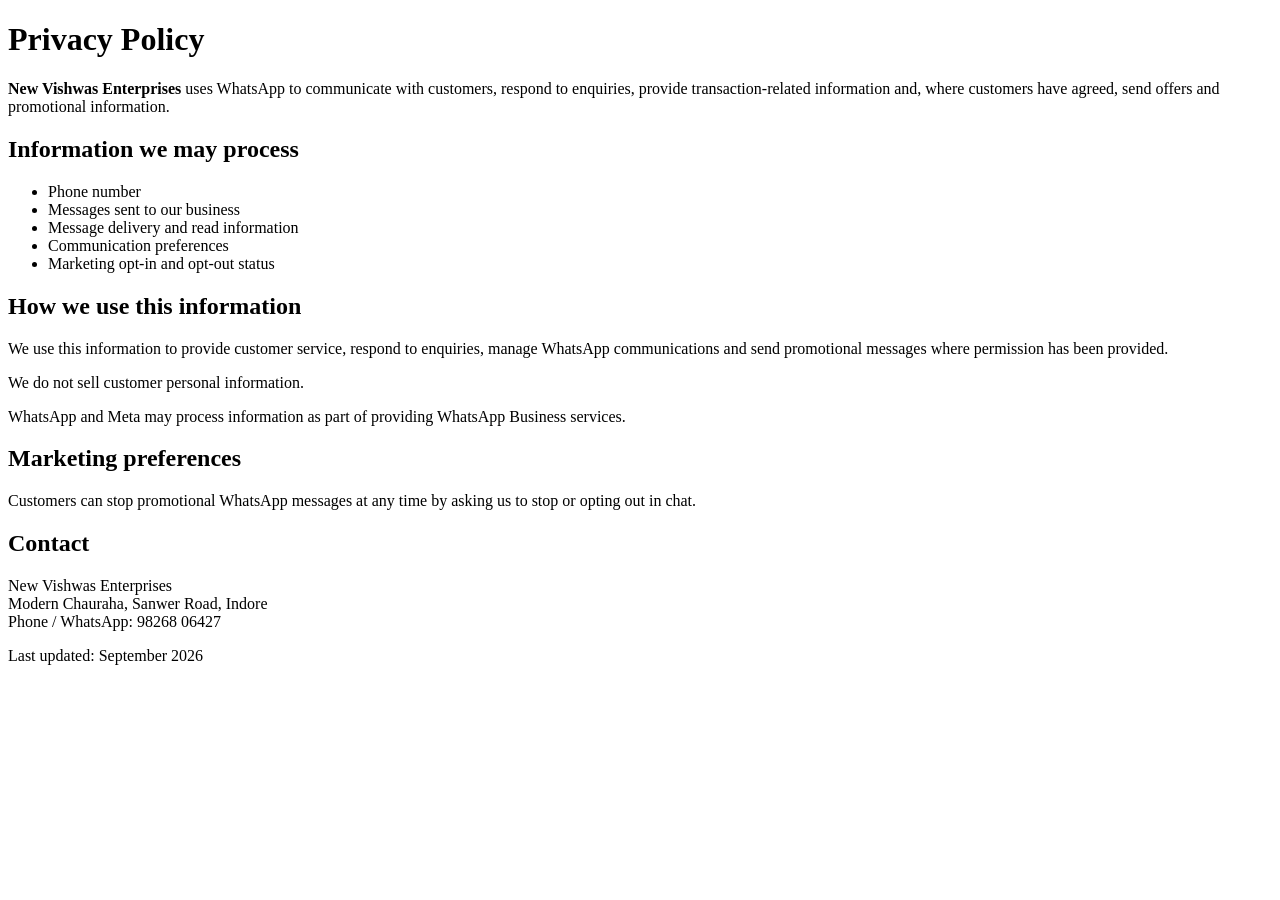
==== index.html @ e5efead8 "Add Privacy Policy page for New Vishwas Enterprises" ====
<!doctype html>
<html lang="en">
<head>
  <meta charset="utf-8">
  <meta name="viewport" content="width=device-width, initial-scale=1">
  <title>Privacy Policy - New Vishwas Enterprises</title>
</head>
<body>
  <h1>Privacy Policy</h1>

  <p><strong>New Vishwas Enterprises</strong> uses WhatsApp to communicate
  with customers, respond to enquiries, provide transaction-related
  information and, where customers have agreed, send offers and
  promotional information.</p>

  <h2>Information we may process</h2>
  <ul>
    <li>Phone number</li>
    <li>Messages sent to our business</li>
    <li>Message delivery and read information</li>
    <li>Communication preferences</li>
    <li>Marketing opt-in and opt-out status</li>
  </ul>

  <h2>How we use this information</h2>
  <p>We use this information to provide customer service, respond to
  enquiries, manage WhatsApp communications and send promotional
  messages where permission has been provided.</p>

  <p>We do not sell customer personal information.</p>

  <p>WhatsApp and Meta may process information as part of providing
  WhatsApp Business services.</p>

  <h2>Marketing preferences</h2>
  <p>Customers can stop promotional WhatsApp messages at any time by
  asking us to stop or opting out in chat.</p>

  <h2>Contact</h2>
  <p>
    New Vishwas Enterprises<br>
    Modern Chauraha, Sanwer Road, Indore<br>
    Phone / WhatsApp: 98268 06427
  </p>

  <p>Last updated: September 2026</p>
</body>
</html>
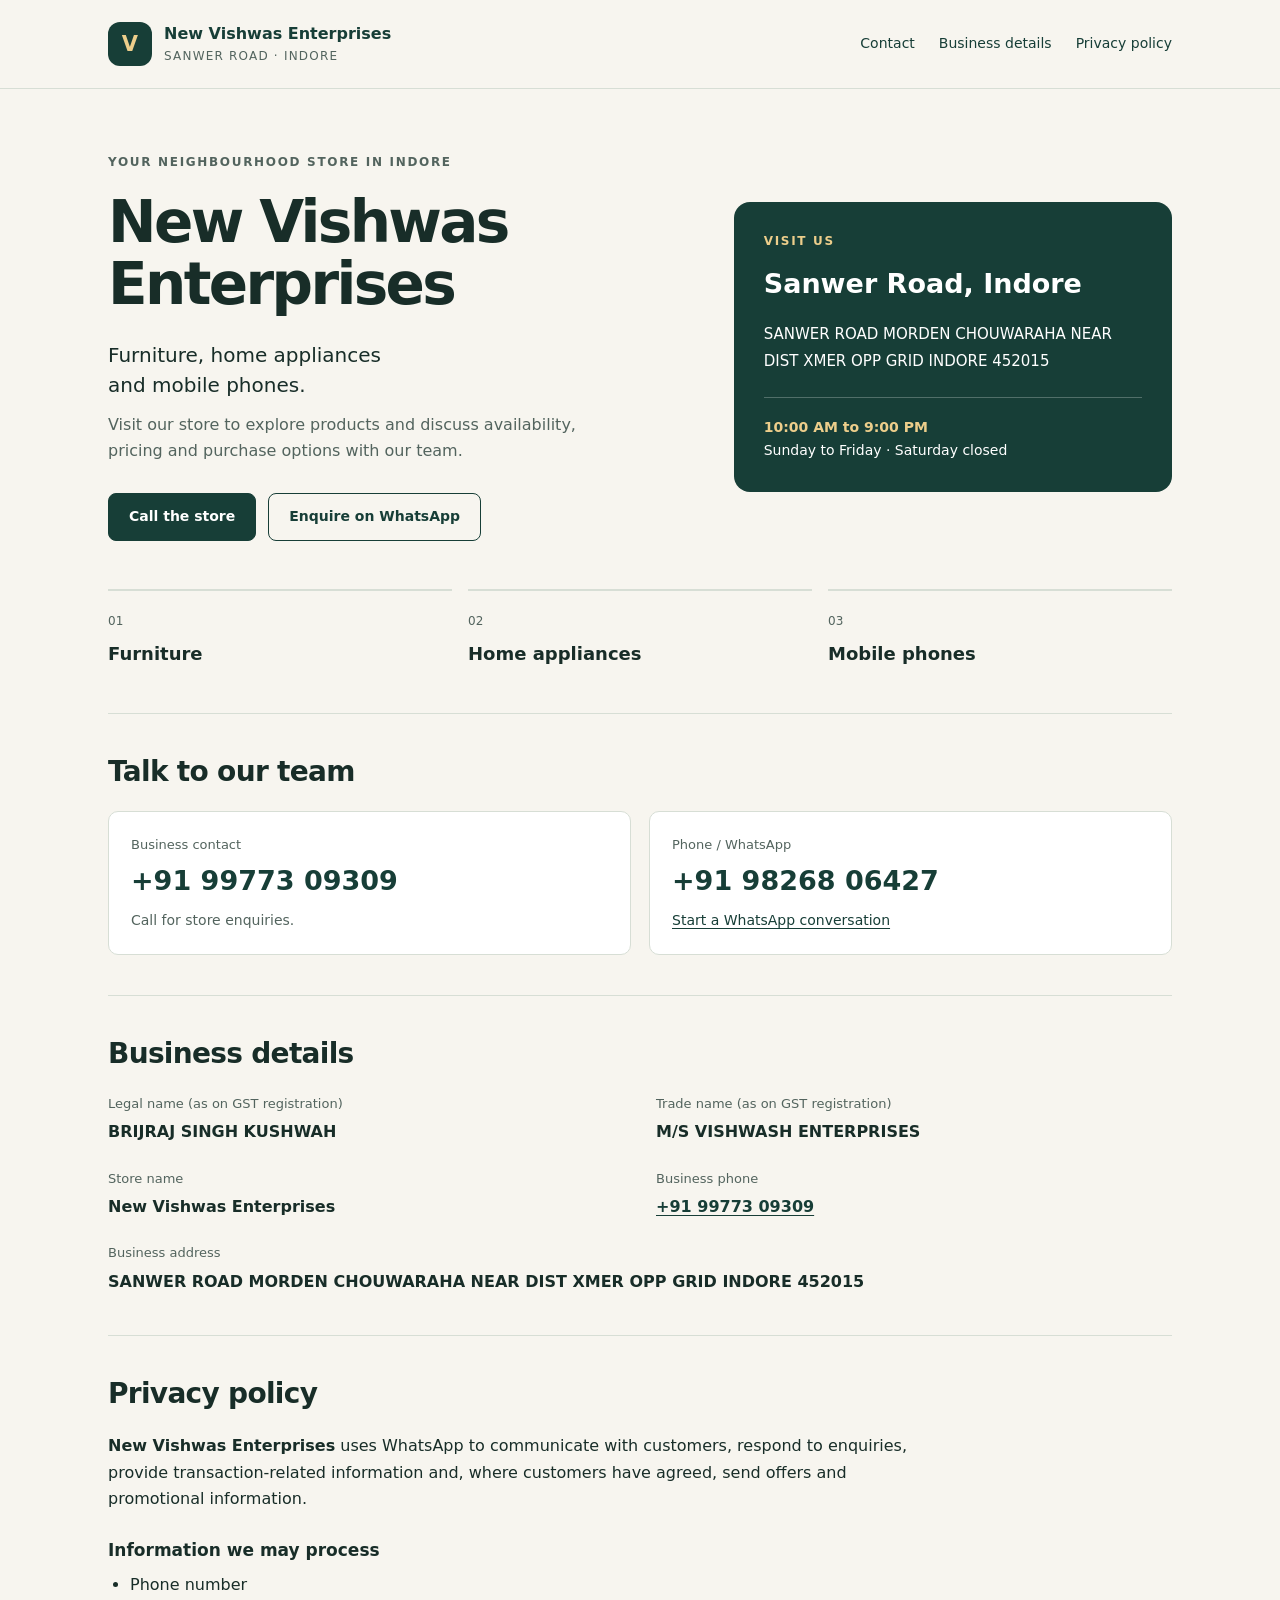
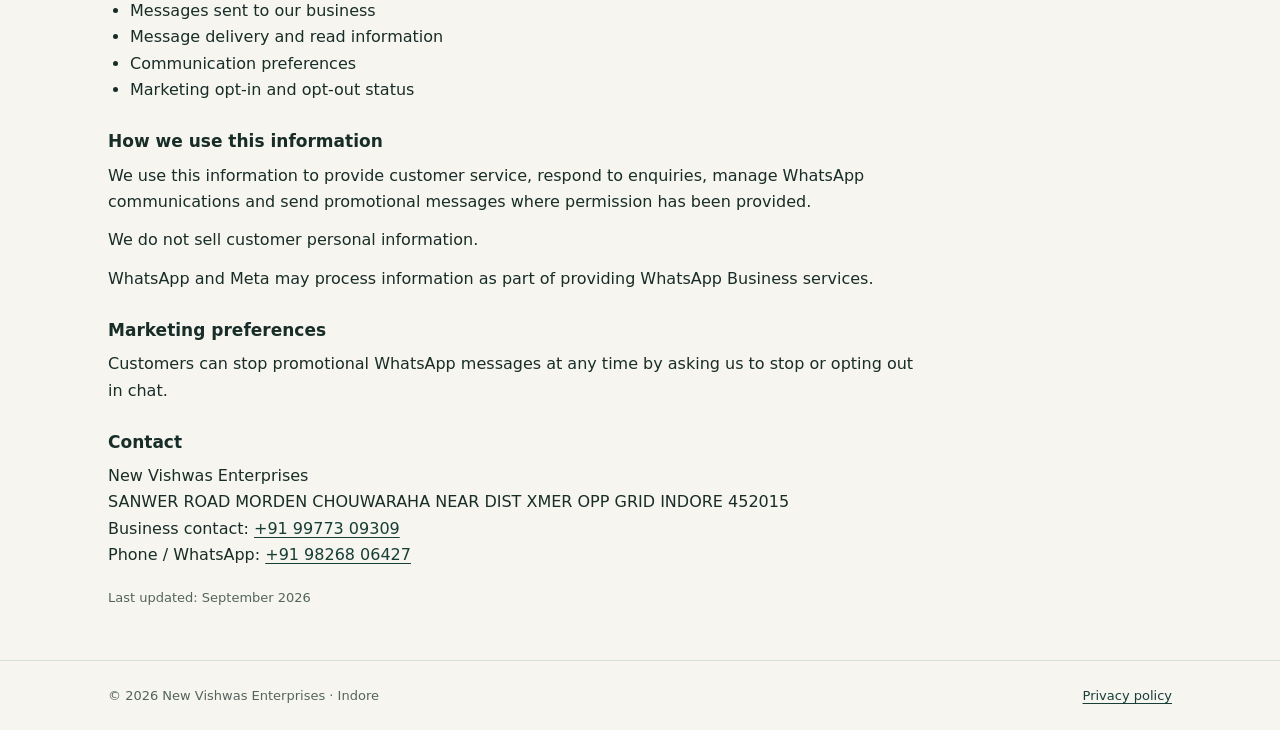
==== commit 85e88a91: "Add files via upload" ====
--- a/index.html
+++ b/index.html
@@ -3,46 +3,190 @@
 <head>
   <meta charset="utf-8">
   <meta name="viewport" content="width=device-width, initial-scale=1">
-  <title>Privacy Policy - New Vishwas Enterprises</title>
+  <meta name="description" content="New Vishwas Enterprises, Sanwer Road, Indore. Visit our store for furniture, home appliances and mobile phones. Find our business details, contact numbers and privacy policy.">
+  <meta name="theme-color" content="#173e37">
+  <title>New Vishwas Enterprises | Sanwer Road, Indore</title>
+  <link rel="canonical" href="https://yashowardhansinghtomar.github.io/vishwas-whatsapp/">
+  <style>
+    :root { color-scheme: light; --ink: #182d28; --muted: #53645e; --green: #173e37; --paper: #f7f5ef; --line: #d7ded5; --gold: #edce8b; }
+    * { box-sizing: border-box; }
+    html { scroll-padding-top: 1.5rem; }
+    body { margin: 0; background: var(--paper); color: var(--ink); font: 16px/1.65 system-ui, -apple-system, BlinkMacSystemFont, "Segoe UI", sans-serif; }
+    a { color: var(--green); text-underline-offset: .2em; }
+    a:hover { text-decoration-thickness: 2px; }
+    a:focus-visible { outline: 3px solid #a35f12; outline-offset: 5px; }
+    .wrap { max-width: 1120px; margin: auto; padding-inline: 28px; }
+    .skip { position: absolute; top: -80px; left: 16px; background: white; padding: 12px 18px; z-index: 2; }
+    .skip:focus { top: 12px; }
+    header { border-bottom: 1px solid var(--line); }
+    .header-inner { display: flex; justify-content: space-between; align-items: center; gap: 24px; padding-block: 22px; }
+    .brand { display: flex; align-items: center; gap: 12px; font-weight: 750; text-decoration: none; line-height: 1.25; }
+    .brand-mark { background: var(--green); color: var(--gold); width: 44px; height: 44px; display: grid; place-items: center; border-radius: 12px; font-size: 21px; flex-shrink: 0; }
+    .brand small { display: block; margin-top: 5px; font-weight: 450; color: var(--muted); font-size: 12px; letter-spacing: .1em; text-transform: uppercase; }
+    nav { display: flex; flex-wrap: wrap; gap: 12px 24px; font-size: 14px; }
+    nav a { text-decoration: none; }
+    .hero { display: grid; grid-template-columns: 1.3fr 1fr; gap: 56px; align-items: center; padding-block: 64px 48px; }
+    .eyebrow { font-size: 12px; font-weight: 750; letter-spacing: .14em; text-transform: uppercase; margin: 0 0 18px; color: var(--muted); }
+    h1 { font-size: clamp(36px, 4.8vw, 58px); letter-spacing: -.045em; line-height: 1.08; margin: 0 0 24px; }
+    .lead { font-size: 20px; line-height: 1.5; margin: 0 0 12px; }
+    .muted { color: var(--muted); }
+    .hero-copy > .muted { max-width: 470px; margin: 0; }
+    .actions { display: flex; flex-wrap: wrap; gap: 12px; margin-top: 28px; }
+    .button { display: inline-flex; align-items: center; justify-content: center; min-height: 48px; padding: 11px 20px; border: 1px solid var(--green); border-radius: 8px; font-size: 14px; font-weight: 650; text-decoration: none; }
+    .button.primary { background: var(--green); color: white; }
+    .button:hover { box-shadow: 0 2px 8px #173e371a; }
+    .visit-card { background: var(--green); color: #fff; padding: 30px; border-radius: 16px; }
+    .visit-card .eyebrow { color: var(--gold); margin-bottom: 14px; }
+    .visit-card h2 { font-size: 27px; margin: 0 0 20px; line-height: 1.3; }
+    .visit-card address { font-style: normal; font-size: 15px; line-height: 1.8; }
+    .hours { border-top: 1px solid #ffffff40; padding-top: 18px; margin: 22px 0 0; font-size: 14px; }
+    .hours strong { color: var(--gold); font-weight: 650; }
+    .categories { display: grid; grid-template-columns: repeat(3, 1fr); gap: 16px; padding-bottom: 44px; }
+    .category { border-top: 2px solid var(--line); padding-top: 16px; }
+    .category span { color: var(--muted); font-size: 12px; }
+    .category h2 { font-size: 18px; margin: 6px 0 0; font-weight: 650; }
+    .section { padding-block: 40px; border-top: 1px solid var(--line); }
+    .section > h2 { font-size: 28px; line-height: 1.25; letter-spacing: -.025em; margin: 0 0 22px; }
+    .contact-grid { display: grid; grid-template-columns: 1fr 1fr; gap: 18px; }
+    .contact-card { background: white; border: 1px solid var(--line); border-radius: 10px; padding: 22px; }
+    .label { display: block; color: var(--muted); font-size: 13px; margin: 0 0 8px; }
+    .phone { display: inline-block; font-weight: 700; font-size: clamp(21px, 2.8vw, 27px); text-decoration: none; line-height: 1.3; }
+    .contact-card p { margin: 10px 0 0; font-size: 14px; }
+    .details { display: grid; grid-template-columns: 1fr 1fr; gap: 22px 32px; margin: 0; }
+    .details dt { color: var(--muted); font-size: 13px; margin-bottom: 5px; }
+    .details dd { margin: 0; font-size: 16px; font-weight: 650; overflow-wrap: anywhere; }
+    .details .wide { grid-column: 1 / -1; }
+    .policy { max-width: 820px; }
+    .policy h3 { font-size: 17px; margin: 24px 0 7px; }
+    .policy p { margin: 0 0 12px; }
+    .policy ul { padding-left: 22px; margin: 0 0 16px; }
+    .policy address { font-style: normal; }
+    .updated { color: var(--muted); font-size: 13px; padding-top: 18px; }
+    footer { border-top: 1px solid var(--line); font-size: 13px; color: var(--muted); }
+    .footer-inner { display: flex; justify-content: space-between; flex-wrap: wrap; gap: 12px; padding-block: 24px; }
+    @media (max-width: 760px) {
+      .wrap { padding-inline: 20px; }
+      .header-inner { flex-wrap: wrap; gap: 18px; }
+      nav { gap: 12px 20px; }
+      .hero { grid-template-columns: 1fr; gap: 30px; padding-block: 38px 30px; }
+      .hero-copy > .muted { max-width: none; }
+      .visit-card { padding: 25px; }
+      .categories { gap: 12px; padding-bottom: 30px; }
+      .category h2 { font-size: 15px; }
+      .contact-grid, .details { grid-template-columns: 1fr; }
+      .section { padding-block: 32px; }
+      .details .wide { grid-column: auto; }
+    }
+    @media print {
+      body { background: white; font-size: 11pt; }
+      nav, .actions, .skip { display: none; }
+      .hero { padding-block: 24px; gap: 24px; }
+      .visit-card { color: black; background: white; border: 1px solid #777; }
+      .visit-card .eyebrow, .hours strong { color: black; }
+      .hours { border-color: #777; }
+      .contact-card, .visit-card { break-inside: avoid; }
+      a { color: black; }
+    }
+  </style>
 </head>
 <body>
-  <h1>Privacy Policy</h1>
-
-  <p><strong>New Vishwas Enterprises</strong> uses WhatsApp to communicate
-  with customers, respond to enquiries, provide transaction-related
-  information and, where customers have agreed, send offers and
-  promotional information.</p>
-
-  <h2>Information we may process</h2>
-  <ul>
-    <li>Phone number</li>
-    <li>Messages sent to our business</li>
-    <li>Message delivery and read information</li>
-    <li>Communication preferences</li>
-    <li>Marketing opt-in and opt-out status</li>
-  </ul>
-
-  <h2>How we use this information</h2>
-  <p>We use this information to provide customer service, respond to
-  enquiries, manage WhatsApp communications and send promotional
-  messages where permission has been provided.</p>
-
-  <p>We do not sell customer personal information.</p>
-
-  <p>WhatsApp and Meta may process information as part of providing
-  WhatsApp Business services.</p>
-
-  <h2>Marketing preferences</h2>
-  <p>Customers can stop promotional WhatsApp messages at any time by
-  asking us to stop or opting out in chat.</p>
-
-  <h2>Contact</h2>
-  <p>
-    New Vishwas Enterprises<br>
-    Modern Chauraha, Sanwer Road, Indore<br>
-    Phone / WhatsApp: 98268 06427
-  </p>
-
-  <p>Last updated: September 2026</p>
+  <a class="skip" href="#main">Skip to content</a>
+  <header>
+    <div class="wrap header-inner">
+      <a class="brand" href="./" aria-label="New Vishwas Enterprises homepage">
+        <span class="brand-mark" aria-hidden="true">V</span>
+        <span>New Vishwas Enterprises<small>Sanwer Road &middot; Indore</small></span>
+      </a>
+      <nav aria-label="Main navigation">
+        <a href="#contact">Contact</a>
+        <a href="#business-details">Business details</a>
+        <a href="#privacy-policy">Privacy policy</a>
+      </nav>
+    </div>
+  </header>
+  <main id="main" class="wrap">
+    <section class="hero" aria-labelledby="welcome-heading">
+      <div class="hero-copy">
+        <p class="eyebrow">Your neighbourhood store in Indore</p>
+        <h1 id="welcome-heading">New Vishwas<br>Enterprises</h1>
+        <p class="lead">Furniture, home appliances<br>and mobile phones.</p>
+        <p class="muted">Visit our store to explore products and discuss availability, pricing and purchase options with our team.</p>
+        <div class="actions">
+          <a class="button primary" href="tel:+919977309309">Call the store</a>
+          <a class="button" href="https://wa.me/919826806427">Enquire on WhatsApp</a>
+        </div>
+      </div>
+      <aside class="visit-card" aria-labelledby="visit-heading">
+        <p class="eyebrow">Visit us</p>
+        <h2 id="visit-heading">Sanwer Road, Indore</h2>
+        <address>SANWER ROAD MORDEN CHOUWARAHA NEAR DIST XMER OPP GRID INDORE 452015</address>
+        <p class="hours"><strong>10:00 AM to 9:00 PM</strong><br>Sunday to Friday &middot; Saturday closed</p>
+      </aside>
+    </section>
+    <section class="categories" aria-label="Our product categories">
+      <div class="category"><span>01</span><h2>Furniture</h2></div>
+      <div class="category"><span>02</span><h2>Home appliances</h2></div>
+      <div class="category"><span>03</span><h2>Mobile phones</h2></div>
+    </section>
+    <section id="contact" class="section" aria-labelledby="contact-heading">
+      <h2 id="contact-heading">Talk to our team</h2>
+      <div class="contact-grid">
+        <div class="contact-card">
+          <span class="label">Business contact</span>
+          <a class="phone" href="tel:+919977309309">+91 99773 09309</a>
+          <p class="muted">Call for store enquiries.</p>
+        </div>
+        <div class="contact-card">
+          <span class="label">Phone / WhatsApp</span>
+          <a class="phone" href="tel:+919826806427">+91 98268 06427</a>
+          <p><a href="https://wa.me/919826806427">Start a WhatsApp conversation</a></p>
+        </div>
+      </div>
+    </section>
+    <section id="business-details" class="section" aria-labelledby="details-heading">
+      <h2 id="details-heading">Business details</h2>
+      <dl class="details">
+        <div><dt>Legal name (as on GST registration)</dt><dd>BRIJRAJ SINGH KUSHWAH</dd></div>
+        <div><dt>Trade name (as on GST registration)</dt><dd>M/S VISHWASH ENTERPRISES</dd></div>
+        <div><dt>Store name</dt><dd>New Vishwas Enterprises</dd></div>
+        <div><dt>Business phone</dt><dd><a href="tel:+919977309309">+91 99773 09309</a></dd></div>
+        <div class="wide"><dt>Business address</dt><dd>SANWER ROAD MORDEN CHOUWARAHA NEAR DIST XMER OPP GRID INDORE 452015</dd></div>
+      </dl>
+    </section>
+    <section id="privacy-policy" class="section" aria-labelledby="privacy-heading">
+      <h2 id="privacy-heading">Privacy policy</h2>
+      <div class="policy">
+        <p><strong>New Vishwas Enterprises</strong> uses WhatsApp to communicate with customers, respond to enquiries, provide transaction-related information and, where customers have agreed, send offers and promotional information.</p>
+        <h3>Information we may process</h3>
+        <ul>
+          <li>Phone number</li>
+          <li>Messages sent to our business</li>
+          <li>Message delivery and read information</li>
+          <li>Communication preferences</li>
+          <li>Marketing opt-in and opt-out status</li>
+        </ul>
+        <h3>How we use this information</h3>
+        <p>We use this information to provide customer service, respond to enquiries, manage WhatsApp communications and send promotional messages where permission has been provided.</p>
+        <p>We do not sell customer personal information.</p>
+        <p>WhatsApp and Meta may process information as part of providing WhatsApp Business services.</p>
+        <h3>Marketing preferences</h3>
+        <p>Customers can stop promotional WhatsApp messages at any time by asking us to stop or opting out in chat.</p>
+        <h3>Contact</h3>
+        <address>
+          New Vishwas Enterprises<br>
+          SANWER ROAD MORDEN CHOUWARAHA NEAR DIST XMER OPP GRID INDORE 452015<br>
+          Business contact: <a href="tel:+919977309309">+91 99773 09309</a><br>
+          Phone / WhatsApp: <a href="tel:+919826806427">+91 98268 06427</a>
+        </address>
+        <p class="updated">Last updated: September 2026</p>
+      </div>
+    </section>
+  </main>
+  <footer>
+    <div class="wrap footer-inner">
+      <span>&copy; 2026 New Vishwas Enterprises &middot; Indore</span>
+      <a href="#privacy-policy">Privacy policy</a>
+    </div>
+  </footer>
 </body>
 </html>
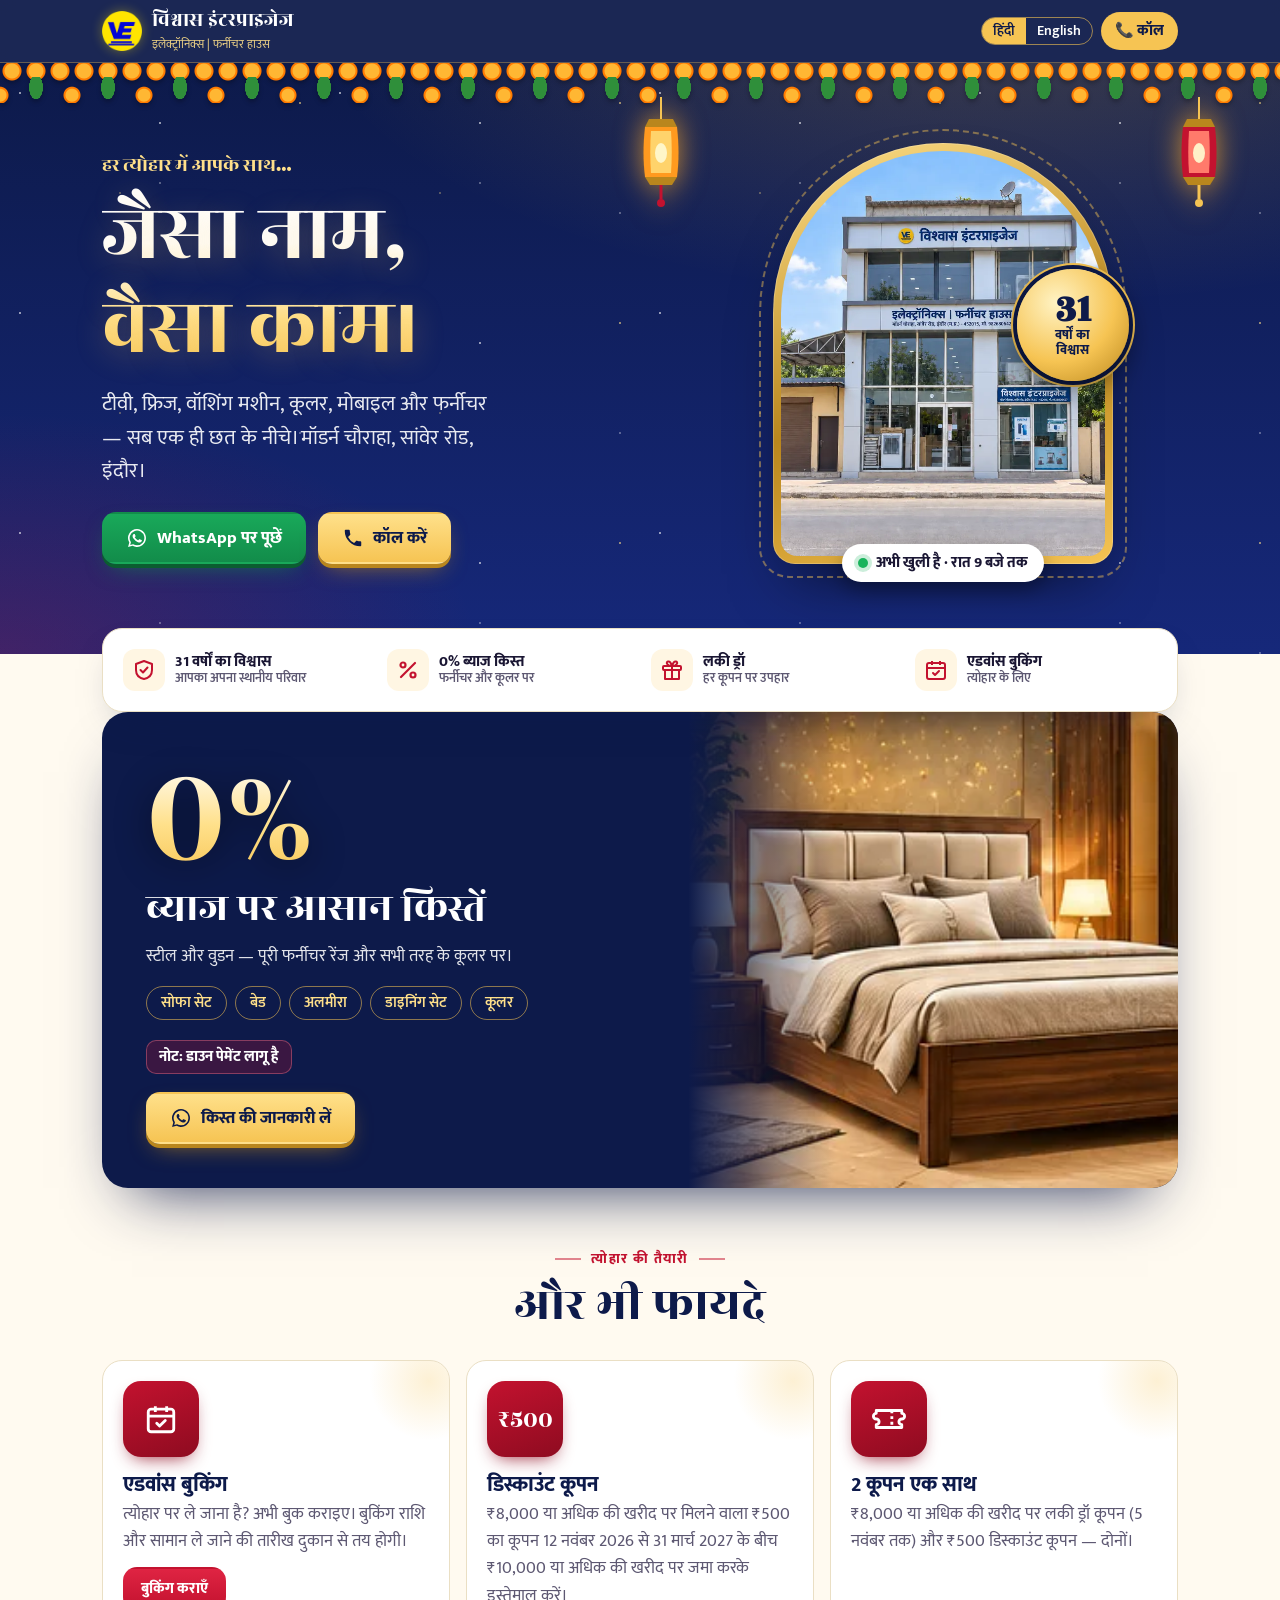
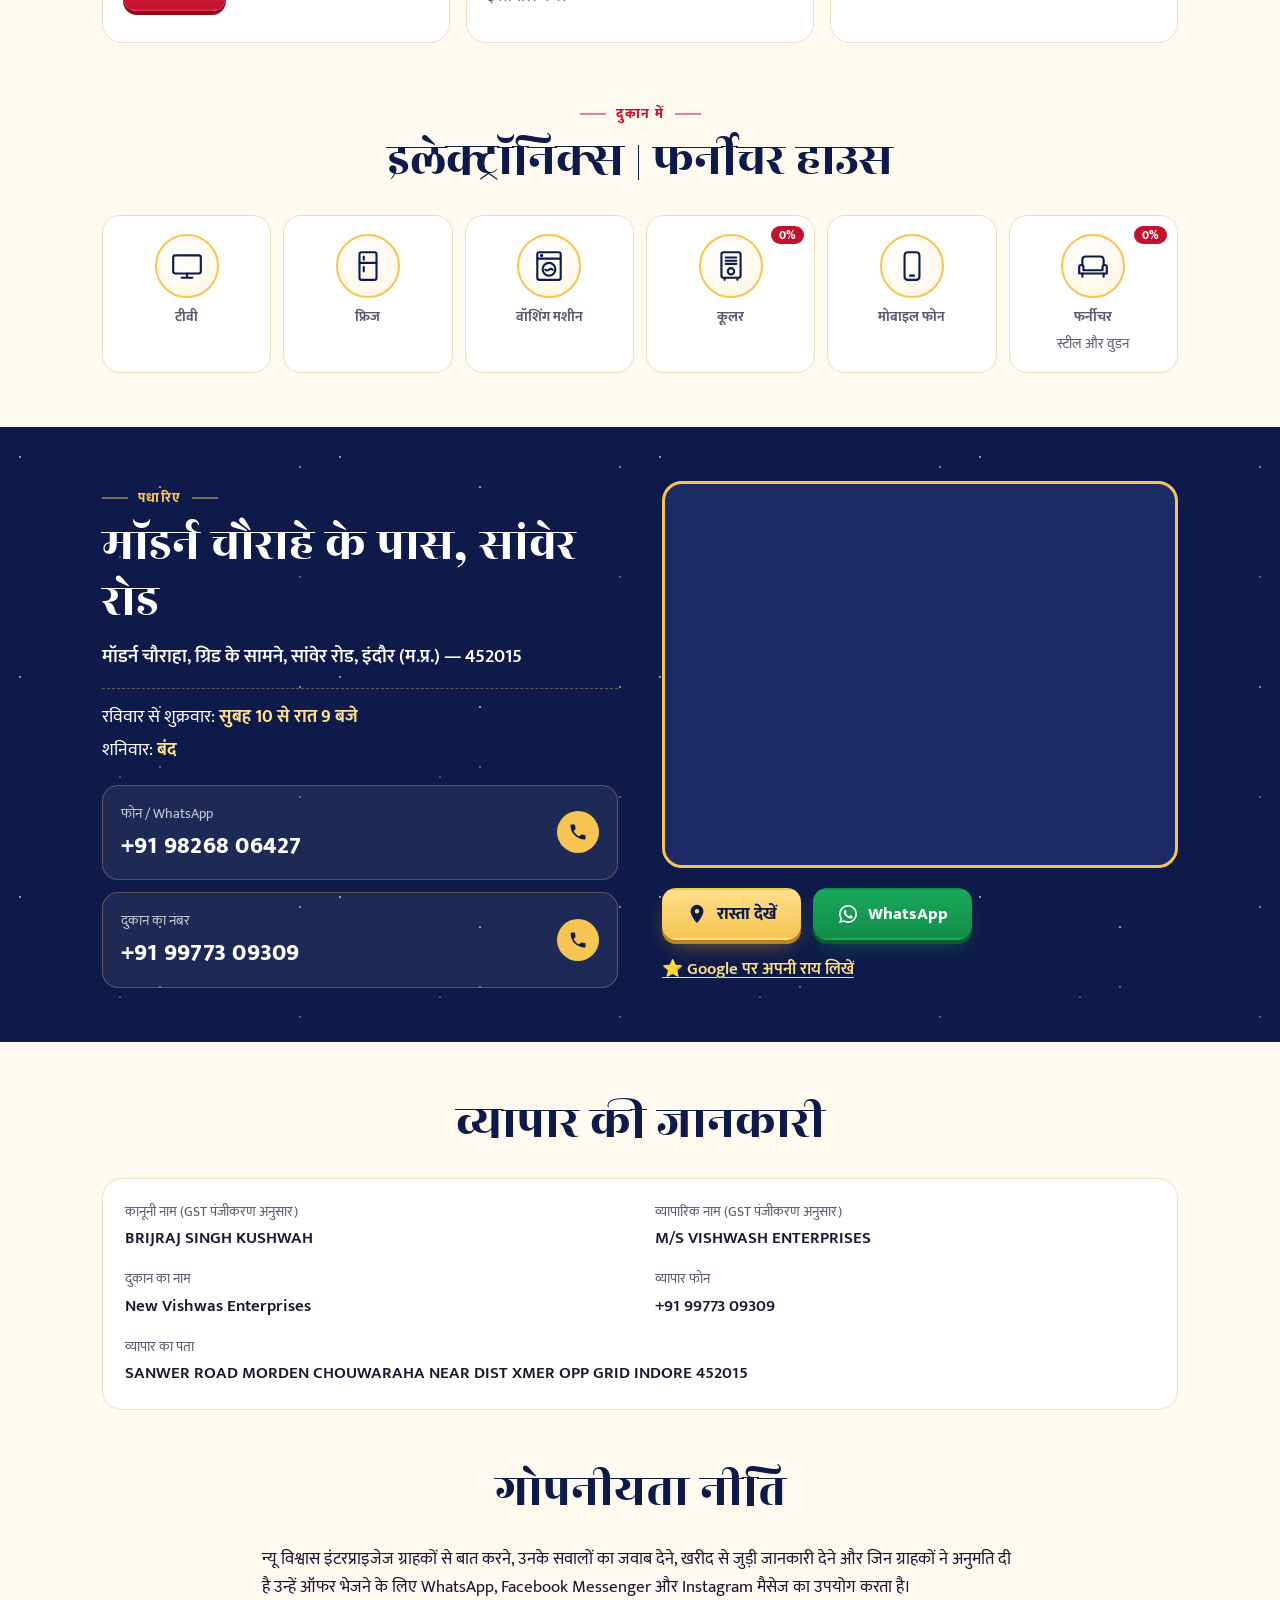
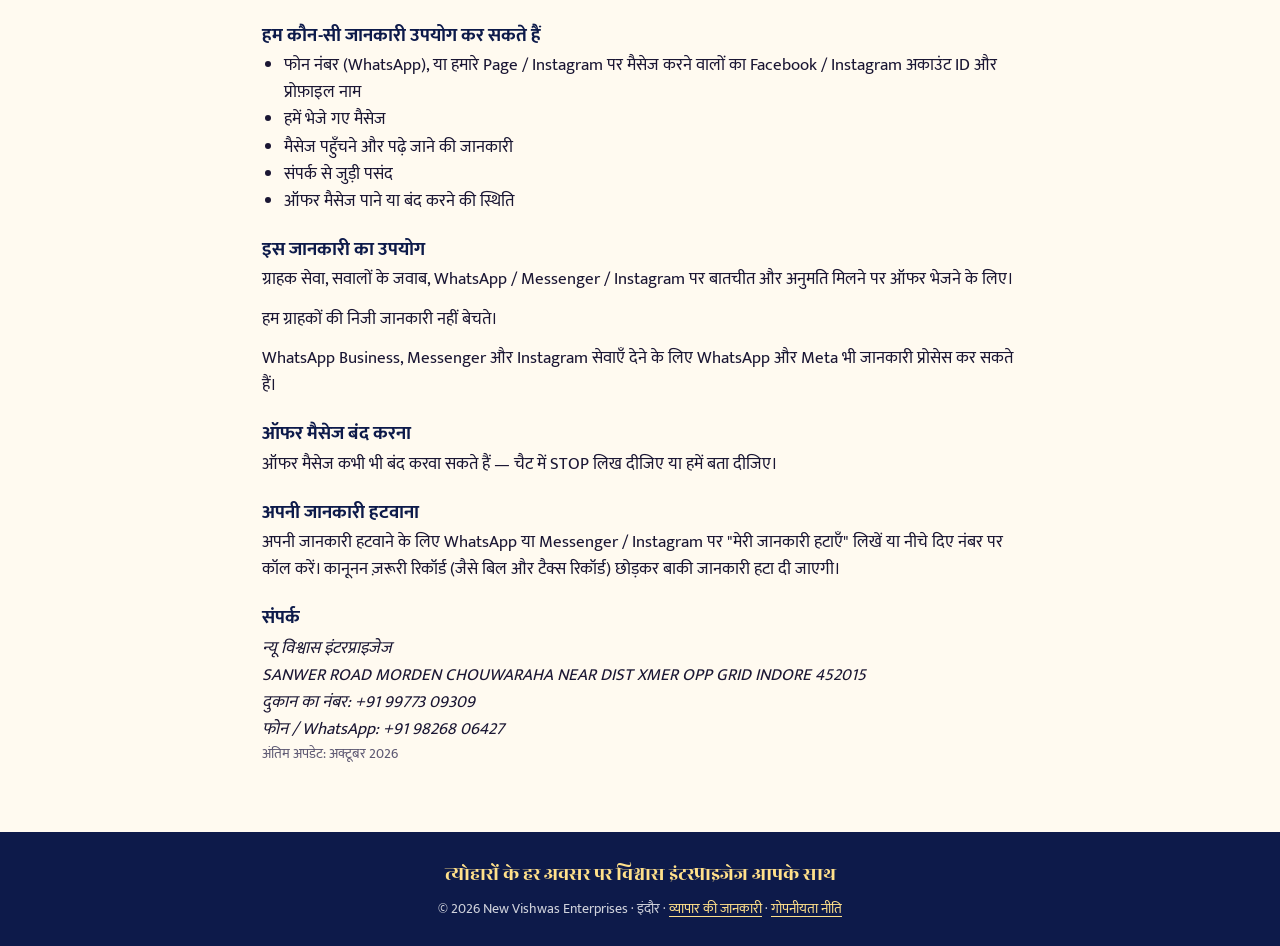
==== commit abf61751: "Festive website: lucky draw, 0% furniture EMI, offers, Hindi/English, privacy policy incl. Instagram" ====
--- a/index.html
+++ b/index.html
@@ -1,192 +1,756 @@
 <!doctype html>
-<html lang="en">
+<html lang="hi" data-lang="hi">
 <head>
   <meta charset="utf-8">
   <meta name="viewport" content="width=device-width, initial-scale=1">
-  <meta name="description" content="New Vishwas Enterprises, Sanwer Road, Indore. Visit our store for furniture, home appliances and mobile phones. Find our business details, contact numbers and privacy policy.">
-  <meta name="theme-color" content="#173e37">
-  <title>New Vishwas Enterprises | Sanwer Road, Indore</title>
+  <title>विश्वास इंटरप्राइजेज | New Vishwas Enterprises, Sanwer Road, Indore</title>
+  <meta name="description" content="New Vishwas Enterprises (विश्वास इंटरप्राइजेज), Modern Chauraha, Sanwer Road, Indore. TV, fridge, washing machine, coolers, mobile phones and furniture. 0% interest EMI on furniture and coolers. Diwali lucky draw 2026. Business details and privacy policy.">
+  <meta name="theme-color" content="#0d1a4a">
   <link rel="canonical" href="https://yashowardhansinghtomar.github.io/vishwas-whatsapp/">
+  <link rel="icon" href="img/favicon-64.png" type="image/png">
+  <meta property="og:type" content="website">
+  <meta property="og:title" content="विश्वास इंटरप्राइजेज — 31 वर्षों का विश्वास">
+  <meta property="og:description" content="इलेक्ट्रॉनिक्स और फर्नीचर हाउस, सांवेर रोड, इंदौर। फर्नीचर और कूलर पर 0% ब्याज किस्त। दिवाली लकी ड्रॉ 2026।">
+  <meta property="og:image" content="https://yashowardhansinghtomar.github.io/vishwas-whatsapp/img/storefront-1024.jpg">
+  <link rel="preconnect" href="https://fonts.googleapis.com">
+  <link rel="preconnect" href="https://fonts.gstatic.com" crossorigin>
+  <link href="https://fonts.googleapis.com/css2?family=Mukta:wght@400;600;800&family=Rozha+One&display=swap" rel="stylesheet">
+  <script type="application/ld+json">
+  {
+    "@context": "https://schema.org",
+    "@type": "ElectronicsStore",
+    "name": "New Vishwas Enterprises",
+    "alternateName": "विश्वास इंटरप्राइजेज",
+    "url": "https://yashowardhansinghtomar.github.io/vishwas-whatsapp/",
+    "image": "https://yashowardhansinghtomar.github.io/vishwas-whatsapp/img/storefront-1024.jpg",
+    "telephone": "+91-9977309309",
+    "address": {
+      "@type": "PostalAddress",
+      "streetAddress": "Modern Chauraha, Sanwer Road, near distribution transformer, opposite grid",
+      "addressLocality": "Indore",
+      "addressRegion": "Madhya Pradesh",
+      "postalCode": "452015",
+      "addressCountry": "IN"
+    },
+    "geo": { "@type": "GeoCoordinates", "latitude": 22.7673629, "longitude": 75.847427 },
+    "openingHoursSpecification": [{
+      "@type": "OpeningHoursSpecification",
+      "dayOfWeek": ["Sunday", "Monday", "Tuesday", "Wednesday", "Thursday", "Friday"],
+      "opens": "10:00",
+      "closes": "21:00"
+    }]
+  }
+  </script>
   <style>
-    :root { color-scheme: light; --ink: #182d28; --muted: #53645e; --green: #173e37; --paper: #f7f5ef; --line: #d7ded5; --gold: #edce8b; }
+    :root {
+      color-scheme: light;
+      --night: #0d1a4a;
+      --night-2: #16287a;
+      --blue: #1424b4;
+      --gold: #f6c453;
+      --gold-2: #ffe08a;
+      --gold-deep: #b9861d;
+      --red: #c3122f;
+      --red-deep: #8e0b20;
+      --marigold: #ff9a1f;
+      --cream: #fff6e3;
+      --paper: #fffaf0;
+      --ink: #1a1633;
+      --muted: #5d5872;
+      --line: #eadfc4;
+      --green: #128c4a;
+      --display: "Rozha One", "Mukta", serif;
+      --body: "Mukta", "Nirmala UI", "Noto Sans Devanagari", sans-serif;
+    }
     * { box-sizing: border-box; }
-    html { scroll-padding-top: 1.5rem; }
-    body { margin: 0; background: var(--paper); color: var(--ink); font: 16px/1.65 system-ui, -apple-system, BlinkMacSystemFont, "Segoe UI", sans-serif; }
-    a { color: var(--green); text-underline-offset: .2em; }
-    a:hover { text-decoration-thickness: 2px; }
-    a:focus-visible { outline: 3px solid #a35f12; outline-offset: 5px; }
-    .wrap { max-width: 1120px; margin: auto; padding-inline: 28px; }
-    .skip { position: absolute; top: -80px; left: 16px; background: white; padding: 12px 18px; z-index: 2; }
-    .skip:focus { top: 12px; }
-    header { border-bottom: 1px solid var(--line); }
-    .header-inner { display: flex; justify-content: space-between; align-items: center; gap: 24px; padding-block: 22px; }
-    .brand { display: flex; align-items: center; gap: 12px; font-weight: 750; text-decoration: none; line-height: 1.25; }
-    .brand-mark { background: var(--green); color: var(--gold); width: 44px; height: 44px; display: grid; place-items: center; border-radius: 12px; font-size: 21px; flex-shrink: 0; }
-    .brand small { display: block; margin-top: 5px; font-weight: 450; color: var(--muted); font-size: 12px; letter-spacing: .1em; text-transform: uppercase; }
-    nav { display: flex; flex-wrap: wrap; gap: 12px 24px; font-size: 14px; }
-    nav a { text-decoration: none; }
-    .hero { display: grid; grid-template-columns: 1.3fr 1fr; gap: 56px; align-items: center; padding-block: 64px 48px; }
-    .eyebrow { font-size: 12px; font-weight: 750; letter-spacing: .14em; text-transform: uppercase; margin: 0 0 18px; color: var(--muted); }
-    h1 { font-size: clamp(36px, 4.8vw, 58px); letter-spacing: -.045em; line-height: 1.08; margin: 0 0 24px; }
-    .lead { font-size: 20px; line-height: 1.5; margin: 0 0 12px; }
-    .muted { color: var(--muted); }
-    .hero-copy > .muted { max-width: 470px; margin: 0; }
-    .actions { display: flex; flex-wrap: wrap; gap: 12px; margin-top: 28px; }
-    .button { display: inline-flex; align-items: center; justify-content: center; min-height: 48px; padding: 11px 20px; border: 1px solid var(--green); border-radius: 8px; font-size: 14px; font-weight: 650; text-decoration: none; }
-    .button.primary { background: var(--green); color: white; }
-    .button:hover { box-shadow: 0 2px 8px #173e371a; }
-    .visit-card { background: var(--green); color: #fff; padding: 30px; border-radius: 16px; }
-    .visit-card .eyebrow { color: var(--gold); margin-bottom: 14px; }
-    .visit-card h2 { font-size: 27px; margin: 0 0 20px; line-height: 1.3; }
-    .visit-card address { font-style: normal; font-size: 15px; line-height: 1.8; }
-    .hours { border-top: 1px solid #ffffff40; padding-top: 18px; margin: 22px 0 0; font-size: 14px; }
-    .hours strong { color: var(--gold); font-weight: 650; }
-    .categories { display: grid; grid-template-columns: repeat(3, 1fr); gap: 16px; padding-bottom: 44px; }
-    .category { border-top: 2px solid var(--line); padding-top: 16px; }
-    .category span { color: var(--muted); font-size: 12px; }
-    .category h2 { font-size: 18px; margin: 6px 0 0; font-weight: 650; }
-    .section { padding-block: 40px; border-top: 1px solid var(--line); }
-    .section > h2 { font-size: 28px; line-height: 1.25; letter-spacing: -.025em; margin: 0 0 22px; }
-    .contact-grid { display: grid; grid-template-columns: 1fr 1fr; gap: 18px; }
-    .contact-card { background: white; border: 1px solid var(--line); border-radius: 10px; padding: 22px; }
-    .label { display: block; color: var(--muted); font-size: 13px; margin: 0 0 8px; }
-    .phone { display: inline-block; font-weight: 700; font-size: clamp(21px, 2.8vw, 27px); text-decoration: none; line-height: 1.3; }
-    .contact-card p { margin: 10px 0 0; font-size: 14px; }
-    .details { display: grid; grid-template-columns: 1fr 1fr; gap: 22px 32px; margin: 0; }
-    .details dt { color: var(--muted); font-size: 13px; margin-bottom: 5px; }
-    .details dd { margin: 0; font-size: 16px; font-weight: 650; overflow-wrap: anywhere; }
-    .details .wide { grid-column: 1 / -1; }
-    .policy { max-width: 820px; }
-    .policy h3 { font-size: 17px; margin: 24px 0 7px; }
-    .policy p { margin: 0 0 12px; }
-    .policy ul { padding-left: 22px; margin: 0 0 16px; }
-    .policy address { font-style: normal; }
-    .updated { color: var(--muted); font-size: 13px; padding-top: 18px; }
-    footer { border-top: 1px solid var(--line); font-size: 13px; color: var(--muted); }
-    .footer-inner { display: flex; justify-content: space-between; flex-wrap: wrap; gap: 12px; padding-block: 24px; }
-    @media (max-width: 760px) {
-      .wrap { padding-inline: 20px; }
-      .header-inner { flex-wrap: wrap; gap: 18px; }
-      nav { gap: 12px 20px; }
-      .hero { grid-template-columns: 1fr; gap: 30px; padding-block: 38px 30px; }
-      .hero-copy > .muted { max-width: none; }
-      .visit-card { padding: 25px; }
-      .categories { gap: 12px; padding-bottom: 30px; }
-      .category h2 { font-size: 15px; }
-      .contact-grid, .details { grid-template-columns: 1fr; }
-      .section { padding-block: 32px; }
-      .details .wide { grid-column: auto; }
-    }
-    @media print {
-      body { background: white; font-size: 11pt; }
-      nav, .actions, .skip { display: none; }
-      .hero { padding-block: 24px; gap: 24px; }
-      .visit-card { color: black; background: white; border: 1px solid #777; }
-      .visit-card .eyebrow, .hours strong { color: black; }
-      .hours { border-color: #777; }
-      .contact-card, .visit-card { break-inside: avoid; }
-      a { color: black; }
-    }
+    html { scroll-padding-top: 72px; -webkit-text-size-adjust: 100%; }
+    body { margin: 0; background: var(--paper); color: var(--ink); font: 17px/1.6 var(--body); overflow-x: hidden; }
+    img { max-width: 100%; display: block; }
+    a { color: var(--red); text-underline-offset: .18em; }
+    a:focus-visible, button:focus-visible { outline: 3px solid var(--marigold); outline-offset: 3px; }
+    h1, h2, h3 { line-height: 1.12; margin: 0; }
+    .wrap { max-width: 1140px; margin: 0 auto; padding-inline: 18px; }
+    .skip { position: absolute; left: 12px; top: -60px; background: #fff; padding: 10px 14px; z-index: 40; }
+    .skip:focus { top: 10px; }
+    html[data-lang="hi"] body [lang="en"], html[data-lang="en"] body [lang="hi"] { display: none !important; }
+
+    /* ---------- Top bar ---------- */
+    .topbar { position: sticky; top: 0; z-index: 30; background: rgba(13,26,74,.94); backdrop-filter: blur(8px); color: #fff; border-bottom: 1px solid rgba(246,196,83,.35); }
+    .topbar .wrap { display: flex; align-items: center; gap: 10px; min-height: 62px; }
+    .brand { display: flex; align-items: center; gap: 10px; color: #fff; text-decoration: none; min-width: 0; }
+    .brand img { width: 40px; height: 40px; flex-shrink: 0; filter: drop-shadow(0 0 6px rgba(255,225,0,.35)); }
+    .brand strong { font-family: var(--display); font-weight: 400; font-size: clamp(16px, 4.6vw, 21px); line-height: 1.1; }
+    .brand small { display: block; font-size: 12px; color: var(--gold-2); opacity: .9; }
+    .topnav { margin-left: auto; display: flex; align-items: center; gap: 8px; flex-shrink: 0; }
+    .lang { display: inline-flex; border: 1.5px solid rgba(246,196,83,.6); border-radius: 999px; overflow: hidden; }
+    .lang button { all: unset; cursor: pointer; padding: 5px 11px; font: 600 14px/1.2 var(--body); color: #fff; }
+    .lang button[aria-pressed="true"] { background: var(--gold); color: var(--night); }
+    .call-mini { display: none; color: var(--night); background: var(--gold); text-decoration: none; font-weight: 800; padding: 7px 14px; border-radius: 999px; font-size: 15px; }
+
+    /* ---------- Buttons ---------- */
+    .btn { position: relative; display: inline-flex; align-items: center; justify-content: center; gap: 9px; min-height: 52px; padding: 10px 22px; border-radius: 14px; font: 800 17px/1.2 var(--body); text-decoration: none; border: 2px solid transparent; transition: transform .15s ease, box-shadow .15s ease; overflow: hidden; }
+    .btn:hover { transform: translateY(-2px); }
+    .btn:active { transform: translateY(1px); }
+    .btn svg { width: 22px; height: 22px; flex-shrink: 0; }
+    .btn-wa { background: linear-gradient(180deg, #19a95a, var(--green)); color: #fff; box-shadow: 0 4px 0 #0b5d30, 0 10px 24px -10px rgba(18,140,74,.8); }
+    .btn-gold { background: linear-gradient(180deg, var(--gold-2), var(--gold)); color: var(--night); box-shadow: 0 4px 0 var(--gold-deep), 0 10px 24px -10px rgba(185,134,29,.9); }
+    .btn-red { background: linear-gradient(180deg, #df2443, var(--red)); color: #fff; box-shadow: 0 4px 0 var(--red-deep); }
+    .btn-ghost { color: #fff; border-color: rgba(255,255,255,.55); }
+    .btn-wa::after, .btn-gold::after { content: ""; position: absolute; inset: 0; background: linear-gradient(110deg, transparent 35%, rgba(255,255,255,.45) 50%, transparent 65%); transform: translateX(-120%); animation: shine 4.5s ease-in-out infinite 1.5s; }
+
+    /* ---------- Festive decorations ---------- */
+    .toran { position: relative; height: 40px; background:
+        radial-gradient(circle at 12px 8px, #ffb733 0 7px, transparent 8px) 0 0 / 24px 18px repeat-x,
+        radial-gradient(circle at 12px 8px, #ff7a00 0 9px, transparent 10px) 0 0 / 24px 18px repeat-x;
+      filter: drop-shadow(0 3px 2px rgba(0,0,0,.25)); z-index: 2; }
+    .toran::after { content: ""; position: absolute; left: 0; right: 0; top: 14px; height: 26px; background:
+        radial-gradient(ellipse 7px 12px at 50% 40%, #2f8f3a 0 98%, transparent 100%) 0 0 / 72px 26px repeat-x,
+        radial-gradient(circle at 50% 70%, #ffb733 0 6px, #ff7a00 7px 8px, transparent 9px) 36px 0 / 72px 26px repeat-x; }
+    .sky { position: relative; background:
+        radial-gradient(1200px 500px at 80% -10%, rgba(246,196,83,.22), transparent 60%),
+        radial-gradient(800px 400px at 0% 100%, rgba(195,18,47,.25), transparent 60%),
+        linear-gradient(180deg, var(--night) 0%, var(--night-2) 100%); color: #fff; overflow: hidden; }
+    .stars, .stars::after { position: absolute; inset: 0; pointer-events: none; background-image:
+        radial-gradient(1.5px 1.5px at 20px 30px, #fff 50%, transparent 51%),
+        radial-gradient(1px 1px at 90px 120px, #ffe08a 50%, transparent 51%),
+        radial-gradient(1.5px 1.5px at 160px 60px, #fff 50%, transparent 51%),
+        radial-gradient(1px 1px at 230px 170px, #fff 50%, transparent 51%),
+        radial-gradient(2px 2px at 300px 40px, #ffe08a 50%, transparent 51%);
+      background-size: 320px 220px; opacity: .55; animation: twinkle 5s ease-in-out infinite; }
+    .stars::after { content: ""; background-position: 140px 90px; animation-delay: 2.5s; }
+    .lantern { position: absolute; top: 34px; width: 46px; transform-origin: 50% 0; animation: swing 4s ease-in-out infinite; pointer-events: none; z-index: 1; }
+    .lantern.l { left: 4%; } .lantern.r { right: 4%; animation-delay: -2s; }
+    .lantern svg { width: 100%; height: auto; display: block; filter: drop-shadow(0 0 14px rgba(255,170,40,.75)); }
+
+    /* ---------- Hero ---------- */
+    .hero .wrap { position: relative; z-index: 2; display: grid; gap: 30px; padding-block: 18px 54px; }
+    .hero-copy { text-align: center; }
+    .tag { display: inline-block; font-family: var(--display); color: var(--gold-2); font-size: 20px; margin: 6px 0 0; }
+    .hero h1 { font-family: var(--display); font-weight: 400; font-size: clamp(44px, 11vw, 84px); margin: 6px 0 12px; letter-spacing: -.005em;
+      background: linear-gradient(180deg, #fff 30%, var(--gold-2) 70%, var(--gold) 100%); -webkit-background-clip: text; background-clip: text; color: transparent; text-shadow: 0 6px 30px rgba(246,196,83,.25); }
+    .hero h1 em { font-style: normal; display: block; }
+    .hero .lead { font-size: clamp(18px, 2.4vw, 21px); margin: 0 auto; max-width: 34ch; color: rgba(255,255,255,.9); }
+    .hero-actions { display: flex; flex-wrap: wrap; justify-content: center; gap: 12px; margin-top: 24px; }
+
+    .arch-wrap { position: relative; max-width: 340px; width: 84%; margin: 0 auto; }
+    .arch { position: relative; border-radius: 170px 170px 22px 22px; padding: 8px; background: linear-gradient(160deg, var(--gold-2), var(--gold-deep) 55%, var(--gold)); box-shadow: 0 30px 60px -20px rgba(0,0,0,.6), 0 0 0 1px rgba(255,255,255,.2) inset; }
+    .arch::before { content: ""; position: absolute; inset: -14px; border-radius: 184px 184px 30px 30px; border: 2px dashed rgba(246,196,83,.45); }
+    .arch picture { display: block; }
+    .arch img { border-radius: 162px 162px 16px 16px; aspect-ratio: 4 / 5; width: 100%; height: auto; object-fit: cover; object-position: 50% 22%; }
+    .badge31 { position: absolute; right: -16px; top: 30%; width: 112px; height: 112px; display: grid; place-items: center; text-align: center; border-radius: 50%; color: var(--night);
+      background: radial-gradient(circle at 35% 30%, #fff3c4, var(--gold) 55%, var(--gold-deep)); box-shadow: 0 10px 26px rgba(0,0,0,.45), 0 0 0 4px var(--night), 0 0 0 6px var(--gold); animation: bob 5s ease-in-out infinite; }
+    .badge31 b { display: block; font-family: var(--display); font-size: 40px; line-height: .9; }
+    .badge31 span { display: block; font-weight: 800; font-size: 13px; line-height: 1.15; }
+    .open-chip { position: absolute; left: 50%; bottom: -18px; transform: translateX(-50%); white-space: nowrap; display: inline-flex; align-items: center; gap: 8px; background: #fff; color: var(--ink); font-weight: 800; font-size: 15px; border-radius: 999px; padding: 7px 16px; box-shadow: 0 8px 20px rgba(0,0,0,.35); }
+    .open-chip i { width: 10px; height: 10px; border-radius: 50%; background: var(--muted); }
+    .open-chip.is-open i { background: #19b35c; box-shadow: 0 0 0 4px rgba(25,179,92,.22); animation: pulse 2s infinite; }
+    .open-chip.is-closed i { background: #d64040; }
+
+    /* trust strip */
+    .trust { position: relative; z-index: 3; margin-top: -26px; }
+    .trust ul { list-style: none; margin: 0; padding: 14px; display: grid; grid-template-columns: repeat(2, 1fr); gap: 10px; background: #fff; border-radius: 20px; box-shadow: 0 18px 40px -22px rgba(13,26,74,.55); border: 1px solid var(--line); }
+    .trust li { display: flex; align-items: center; gap: 10px; font-weight: 800; font-size: 15px; line-height: 1.2; padding: 6px; }
+    .trust li .ic { flex-shrink: 0; width: 42px; height: 42px; display: grid; place-items: center; border-radius: 12px; background: var(--cream); color: var(--red); }
+    .trust li .ic svg { width: 24px; height: 24px; }
+    .trust li small { display: block; font-weight: 600; color: var(--muted); font-size: 13px; }
+
+    /* ---------- Section heads ---------- */
+    section { padding-block: 54px; }
+    .head { text-align: center; margin-bottom: 26px; }
+    .kicker { display: inline-flex; align-items: center; gap: 10px; font-weight: 800; font-size: 14px; letter-spacing: .1em; text-transform: uppercase; color: var(--red); margin: 0 0 8px; }
+    .kicker::before, .kicker::after { content: ""; width: 26px; height: 2px; background: currentColor; opacity: .5; }
+    .sec-title { font-family: var(--display); font-weight: 400; font-size: clamp(32px, 6vw, 50px); color: var(--night); }
+    .sec-lead { color: var(--muted); max-width: 56ch; margin: 10px auto 0; }
+
+    /* ---------- Lucky draw ---------- */
+    .lucky { background:
+        radial-gradient(600px 300px at 50% 0, rgba(255,154,31,.18), transparent 70%),
+        linear-gradient(180deg, var(--cream), var(--paper)); }
+    .ribbon { position: relative; display: block; width: fit-content; max-width: 100%; margin: 18px auto 0; padding: 12px 28px; color: #fff; text-align: center; font-weight: 800; font-size: clamp(18px, 3.6vw, 26px); line-height: 1.25;
+      background: linear-gradient(180deg, #e0213f, var(--red)); border-radius: 6px; box-shadow: 0 10px 22px -10px rgba(142,11,32,.9); }
+    .ribbon em { font-style: normal; color: var(--gold-2); }
+    .countdown { display: flex; justify-content: center; gap: 10px; margin: 26px 0 6px; }
+    .countdown .unit { min-width: 76px; padding: 10px 8px 8px; border-radius: 14px; text-align: center; background: var(--night); color: #fff; box-shadow: 0 4px 0 #050b24; }
+    .countdown b { display: block; font-family: var(--display); font-size: 36px; line-height: 1; color: var(--gold-2); font-variant-numeric: tabular-nums; }
+    .countdown span { font-size: 13px; font-weight: 600; opacity: .85; }
+    .countdown-label { text-align: center; font-weight: 800; color: var(--red); margin: 0; }
+
+    .podium { display: grid; grid-template-columns: repeat(2, 1fr); gap: 14px; margin-top: 28px; }
+    .prize { position: relative; background: #fff; border-radius: 20px; padding: 16px 14px 18px; text-align: center; border: 1px solid var(--line); box-shadow: 0 16px 34px -24px rgba(13,26,74,.6); display: flex; flex-direction: column; align-items: center; transition: transform .2s ease; }
+    .prize:hover { transform: translateY(-4px); }
+    .prize .rank { font-weight: 800; color: var(--muted); font-size: 14px; }
+    .prize h3 { font-family: var(--display); font-weight: 400; font-size: 24px; color: var(--red); margin: 2px 0 8px; }
+    .prize .img { flex: 1; width: 100%; display: grid; place-items: end center; min-height: 120px; }
+    .prize img { max-height: 150px; width: auto; mix-blend-mode: multiply; }
+    .prize .winners { margin-top: 8px; font-size: 14px; font-weight: 800; color: var(--night); background: var(--cream); border-radius: 999px; padding: 2px 12px; }
+    .prize.first { grid-column: 1 / -1; background: linear-gradient(180deg, #fff, #fff8e3); border: 2px solid var(--gold); }
+    .prize.first img { max-height: 210px; }
+    .prize.first::before { content: "★"; position: absolute; top: -16px; left: 50%; transform: translateX(-50%); width: 34px; height: 34px; display: grid; place-items: center; border-radius: 50%; background: var(--gold); color: var(--night); box-shadow: 0 0 0 4px var(--paper); }
+    .lucky-facts { margin: 30px auto 0; max-width: 760px; display: grid; gap: 10px; padding: 0; list-style: none; }
+    .lucky-facts li { display: flex; gap: 12px; align-items: flex-start; background: #fff; border: 1px solid var(--line); border-radius: 14px; padding: 12px 16px; font-weight: 600; }
+    .lucky-facts li::before { content: "✦"; color: var(--marigold); font-size: 18px; line-height: 1.5; }
+    .lucky-cta { display: flex; justify-content: center; margin-top: 24px; }
+    .closed-note { text-align: center; font-size: 20px; font-weight: 800; color: var(--night); margin: 18px 0 0; }
+
+    /* ---------- Furniture 0% ---------- */
+    .emi { padding: 0; }
+    .emi-card { position: relative; border-radius: 26px; overflow: hidden; background: var(--night); color: #fff; box-shadow: 0 30px 60px -30px rgba(13,26,74,.9); }
+    .emi-card picture img { width: 100%; height: 230px; object-fit: cover; object-position: 50% 60%; }
+    .emi-card .shade { position: absolute; inset: 0 0 auto 0; height: 230px; background: linear-gradient(180deg, rgba(13,26,74,0) 30%, var(--night) 100%); }
+    .emi-body { position: relative; padding: 0 22px 26px; margin-top: -86px; }
+    .zero { font-family: var(--display); font-size: clamp(76px, 18vw, 140px); line-height: .9; background: linear-gradient(180deg, #fff, var(--gold-2) 55%, var(--gold)); -webkit-background-clip: text; background-clip: text; color: transparent; filter: drop-shadow(0 6px 18px rgba(0,0,0,.45)); }
+    .emi-body h2 { font-family: var(--display); font-weight: 400; font-size: clamp(28px, 5vw, 42px); color: #fff; margin: 4px 0 10px; }
+    .emi-body p { margin: 0 0 6px; color: rgba(255,255,255,.88); max-width: 52ch; }
+    .chips { display: flex; flex-wrap: wrap; gap: 8px; margin: 16px 0 20px; padding: 0; list-style: none; }
+    .chips li { border: 1px solid rgba(246,196,83,.55); color: var(--gold-2); border-radius: 999px; padding: 4px 14px; font-weight: 600; font-size: 15px; }
+    .note { display: inline-block; background: rgba(195,18,47,.25); border: 1px solid rgba(255,120,140,.4); border-radius: 10px; padding: 4px 12px; font-weight: 800; font-size: 15px; margin-bottom: 18px; }
+
+    /* ---------- Offers ---------- */
+    .offers { display: grid; gap: 16px; }
+    .offer { position: relative; display: flex; gap: 16px; align-items: flex-start; background: #fff; border: 1px solid var(--line); border-radius: 20px; padding: 20px; overflow: hidden; }
+    .offer::after { content: ""; position: absolute; right: -40px; top: -40px; width: 120px; height: 120px; border-radius: 50%; background: radial-gradient(circle, rgba(246,196,83,.25), transparent 70%); }
+    .offer .big { flex-shrink: 0; width: 76px; height: 76px; border-radius: 18px; display: grid; place-items: center; font-family: var(--display); font-size: 26px; color: #fff; background: linear-gradient(160deg, var(--red), var(--red-deep)); box-shadow: 0 8px 18px -8px rgba(142,11,32,.9); }
+    .offer .big svg { width: 34px; height: 34px; }
+    .offer h3 { font-size: 21px; font-weight: 800; color: var(--night); }
+    .offer p { margin: 4px 0 12px; color: var(--muted); }
+    .offer .btn { min-height: 44px; font-size: 15px; padding: 8px 16px; }
+
+    /* ---------- Products ---------- */
+    .products { display: grid; grid-template-columns: repeat(2, 1fr); gap: 12px; }
+    .product { position: relative; background: #fff; border: 1px solid var(--line); border-radius: 18px; padding: 18px 14px; display: flex; flex-direction: column; align-items: center; text-align: center; gap: 8px; transition: transform .2s, box-shadow .2s; }
+    .product:hover { transform: translateY(-3px); box-shadow: 0 14px 30px -20px rgba(13,26,74,.6); }
+    .product .ic { width: 64px; height: 64px; display: grid; place-items: center; border-radius: 50%; background: radial-gradient(circle at 35% 30%, #fff, var(--cream)); border: 2px solid var(--gold); color: var(--night); }
+    .product .ic svg { width: 34px; height: 34px; }
+    .product strong { font-size: 18px; color: var(--night); line-height: 1.2; }
+    .product span { color: var(--muted); font-size: 14px; line-height: 1.35; }
+    .product .pill { position: absolute; top: 10px; right: 10px; background: var(--red); color: #fff; font-size: 12px; font-weight: 800; border-radius: 999px; padding: 1px 8px; }
+
+    /* ---------- Visit ---------- */
+    .visit { background: var(--night); color: #fff; position: relative; overflow: hidden; }
+    .visit .sec-title { color: #fff; }
+    .visit .kicker { color: var(--gold); }
+    .visit-grid { display: grid; gap: 22px; }
+    .map { border-radius: 20px; overflow: hidden; border: 3px solid var(--gold); background: #1c2a66; aspect-ratio: 4 / 3; }
+    .map iframe { width: 100%; height: 100%; border: 0; display: block; }
+    .visit address { font-style: normal; font-size: 19px; font-weight: 600; }
+    .hours { margin-top: 16px; display: grid; gap: 4px; font-size: 18px; border-top: 1px dashed rgba(246,196,83,.4); padding-top: 14px; }
+    .hours b { color: var(--gold-2); }
+    .hours .muted { color: rgba(255,255,255,.75); font-size: 16px; }
+    .visit-actions { display: flex; flex-wrap: wrap; gap: 12px; margin-top: 20px; }
+    .phones { display: grid; gap: 12px; margin-top: 20px; }
+    .phone-card { display: flex; align-items: center; justify-content: space-between; gap: 10px; background: rgba(255,255,255,.07); border: 1px solid rgba(246,196,83,.3); border-radius: 16px; padding: 14px 18px; text-decoration: none; color: #fff; }
+    .phone-card .lbl { font-size: 14px; color: rgba(255,255,255,.75); }
+    .phone-card .num { font-weight: 800; font-size: 24px; letter-spacing: .01em; }
+    .phone-card .go { width: 42px; height: 42px; border-radius: 50%; display: grid; place-items: center; background: var(--gold); color: var(--night); flex-shrink: 0; }
+    .phone-card .go svg { width: 20px; height: 20px; }
+    .review-link { color: var(--gold-2); font-weight: 600; }
+
+    /* ---------- Details + policy ---------- */
+    .details { display: grid; grid-template-columns: 1fr; gap: 16px 30px; margin: 0; background: #fff; border: 1px solid var(--line); border-radius: 20px; padding: 22px; }
+    .details dt { color: var(--muted); font-size: 14px; }
+    .details dd { margin: 2px 0 0; font-weight: 600; overflow-wrap: anywhere; }
+    .policy { max-width: 820px; margin: 0 auto; }
+    .policy h3 { font-size: 19px; margin: 24px 0 6px; color: var(--night); }
+    .policy p, .policy ul { margin: 0 0 12px; }
+    .policy ul { padding-left: 22px; }
+    .updated { color: var(--muted); font-size: 14px; }
+    footer { background: var(--night); color: rgba(255,255,255,.8); font-size: 14px; padding-block: 26px 100px; text-align: center; }
+    footer .motto { font-family: var(--display); color: var(--gold-2); font-size: 20px; margin-bottom: 8px; }
+    footer a { color: var(--gold-2); }
+
+    .float-wa { position: fixed; right: 16px; bottom: 16px; z-index: 25; width: 60px; height: 60px; border-radius: 50%; background: var(--green); display: grid; place-items: center; box-shadow: 0 8px 22px rgba(0,0,0,.3); animation: pop .5s 1.2s both; }
+    .float-wa::before { content: ""; position: absolute; inset: 0; border-radius: 50%; border: 2px solid var(--green); animation: ring 2.4s ease-out infinite 2s; }
+    .float-wa svg { width: 32px; height: 32px; color: #fff; }
+
+    /* ---------- Motion ---------- */
+    .rise { animation: rise .8s cubic-bezier(.2,.7,.2,1) both; }
+    .d1 { animation-delay: .1s; } .d2 { animation-delay: .22s; } .d3 { animation-delay: .34s; } .d4 { animation-delay: .46s; }
+    .reveal { opacity: 0; transform: translateY(22px); transition: opacity .7s ease, transform .7s cubic-bezier(.2,.7,.2,1); }
+    .reveal.in { opacity: 1; transform: none; }
+    @keyframes rise { from { opacity: 0; transform: translateY(18px); } to { opacity: 1; transform: none; } }
+    @keyframes swing { 0%,100% { transform: rotate(-5deg); } 50% { transform: rotate(5deg); } }
+    @keyframes twinkle { 0%,100% { opacity: .55; } 50% { opacity: .2; } }
+    @keyframes bob { 0%,100% { transform: translateY(0) rotate(-6deg); } 50% { transform: translateY(-8px) rotate(4deg); } }
+    @keyframes shine { 0%, 70% { transform: translateX(-120%); } 100% { transform: translateX(120%); } }
+    @keyframes pulse { 0% { box-shadow: 0 0 0 0 rgba(25,179,92,.5); } 100% { box-shadow: 0 0 0 10px rgba(25,179,92,0); } }
+    @keyframes pop { from { transform: scale(0); } to { transform: scale(1); } }
+    @keyframes ring { from { transform: scale(1); opacity: .8; } to { transform: scale(1.6); opacity: 0; } }
+    @media (prefers-reduced-motion: reduce) {
+      *, *::before, *::after { animation: none !important; transition: none !important; }
+      .reveal { opacity: 1; transform: none; }
+    }
+
+    /* ---------- Larger screens ---------- */
+    @media (min-width: 560px) {
+      .call-mini { display: inline-block; }
+      .trust ul { grid-template-columns: repeat(4, 1fr); }
+      .podium { grid-template-columns: repeat(4, 1fr); }
+      .prize.first { grid-column: span 2; grid-row: span 2; }
+      .products { grid-template-columns: repeat(3, 1fr); }
+      .details { grid-template-columns: 1fr 1fr; }
+      .details .wide { grid-column: 1 / -1; }
+    }
+    @media (min-width: 900px) {
+      .wrap { padding-inline: 32px; }
+      .hero .wrap { grid-template-columns: 1.1fr .9fr; align-items: center; padding-block: 40px 90px; }
+      .hero-copy { text-align: left; }
+      .hero .lead { margin: 0; }
+      .hero-actions { justify-content: flex-start; }
+      .lantern { width: 60px; }
+      .lantern.l { left: auto; right: 46%; }
+      .podium { grid-template-columns: 1.3fr 1fr 1fr; grid-template-rows: auto auto; }
+      .prize.first { grid-column: 1; grid-row: 1 / span 2; }
+      .prize.first img { max-height: 340px; }
+      .prize.first .img { place-items: center; }
+      .emi-card { display: grid; grid-template-columns: 1.2fr 1fr; }
+      .emi-card picture { order: 2; }
+      .emi-card picture img { height: 100%; min-height: 420px; }
+      .emi-card .shade { inset: 0; height: auto; background: linear-gradient(90deg, var(--night) 0%, rgba(13,26,74,0) 30%); left: 54.5%; }
+      .emi-body { margin-top: 0; padding: 44px; align-self: center; }
+      .offers { grid-template-columns: repeat(3, 1fr); }
+      .offer { flex-direction: column; }
+      .products { grid-template-columns: repeat(6, 1fr); }
+      .visit-grid { grid-template-columns: 1fr 1fr; gap: 44px; align-items: start; }
+      .float-wa { display: none; }
+      footer { padding-bottom: 26px; }
+    }
+    @media print { .topbar, .float-wa, .hero-actions, .visit-actions, .btn, .lantern, .map { display: none !important; } .reveal { opacity: 1; transform: none; } }
   </style>
 </head>
 <body>
-  <a class="skip" href="#main">Skip to content</a>
-  <header>
-    <div class="wrap header-inner">
-      <a class="brand" href="./" aria-label="New Vishwas Enterprises homepage">
-        <span class="brand-mark" aria-hidden="true">V</span>
-        <span>New Vishwas Enterprises<small>Sanwer Road &middot; Indore</small></span>
+  <a class="skip" href="#main"><span lang="hi">सीधे जानकारी पर जाएँ</span><span lang="en">Skip to content</span></a>
+
+  <!-- Reusable icons -->
+  <svg width="0" height="0" style="position:absolute" aria-hidden="true">
+    <symbol id="i-wa" viewBox="0 0 32 32"><path fill="currentColor" d="M16 3a13 13 0 0 0-11.2 19.6L3 29l6.6-1.7A13 13 0 1 0 16 3Zm0 23.7a10.7 10.7 0 0 1-5.5-1.5l-.4-.2-3.9 1 1-3.8-.2-.4A10.7 10.7 0 1 1 16 26.7Zm5.9-8c-.3-.2-1.9-1-2.2-1s-.5-.2-.7.2-.8 1-1 1.2-.4.2-.7 0a8.8 8.8 0 0 1-4.4-3.8c-.3-.6.3-.5 1-1.7.1-.2 0-.4 0-.5l-1-2.4c-.3-.6-.5-.5-.7-.5h-.6a1.2 1.2 0 0 0-.9.4 3.7 3.7 0 0 0-1.1 2.7 6.4 6.4 0 0 0 1.3 3.4 14.7 14.7 0 0 0 5.7 5c2.1.9 2.9 1 4 .8a3.4 3.4 0 0 0 2.2-1.6 2.8 2.8 0 0 0 .2-1.6c-.1-.2-.3-.3-.6-.4Z"/></symbol>
+    <symbol id="i-call" viewBox="0 0 24 24"><path fill="currentColor" d="M6.6 10.8a15.1 15.1 0 0 0 6.6 6.6l2.2-2.2a1 1 0 0 1 1-.3 11.4 11.4 0 0 0 3.6.6 1 1 0 0 1 1 1V20a1 1 0 0 1-1 1A17 17 0 0 1 3 4a1 1 0 0 1 1-1h3.5a1 1 0 0 1 1 1c0 1.2.2 2.5.6 3.6a1 1 0 0 1-.3 1Z"/></symbol>
+    <symbol id="i-pin" viewBox="0 0 24 24"><path fill="currentColor" d="M12 2a7 7 0 0 0-7 7c0 5.2 7 13 7 13s7-7.8 7-13a7 7 0 0 0-7-7Zm0 9.5A2.5 2.5 0 1 1 12 6.5a2.5 2.5 0 0 1 0 5Z"/></symbol>
+    <symbol id="i-gift" viewBox="0 0 24 24"><g fill="none" stroke="currentColor" stroke-width="2" stroke-linejoin="round"><rect x="3" y="8" width="18" height="4" rx="1"/><path d="M5 12v9h14v-9M12 8v13M12 8S10.5 3 8 3.5 7 8 12 8Zm0 0s1.5-5 4-4.5S17 8 12 8Z"/></g></symbol>
+    <symbol id="i-percent" viewBox="0 0 24 24"><g fill="none" stroke="currentColor" stroke-width="2.2" stroke-linecap="round"><path d="M19 5 5 19"/><circle cx="7" cy="7" r="2.5"/><circle cx="17" cy="17" r="2.5"/></g></symbol>
+    <symbol id="i-cal" viewBox="0 0 24 24"><g fill="none" stroke="currentColor" stroke-width="2" stroke-linejoin="round"><rect x="3" y="5" width="18" height="16" rx="2"/><path d="M3 10h18M8 3v4M16 3v4"/><path d="m9 15 2 2 4-4" stroke-linecap="round"/></g></symbol>
+    <symbol id="i-shield" viewBox="0 0 24 24"><g fill="none" stroke="currentColor" stroke-width="2" stroke-linejoin="round"><path d="M12 3 4 6v6c0 5 3.5 8 8 9 4.5-1 8-4 8-9V6l-8-3Z"/><path d="m8.5 12 2.5 2.5 4.5-5" stroke-linecap="round"/></g></symbol>
+    <symbol id="i-ticket" viewBox="0 0 24 24"><g fill="none" stroke="currentColor" stroke-width="2" stroke-linejoin="round"><path d="M3 8a2 2 0 0 0 0 4v0a2 2 0 0 1 0 4v2h18v-2a2 2 0 0 1 0-4 2 2 0 0 0 0-4V6H3v2Z"/><path d="M14 6v12" stroke-dasharray="2 2"/></g></symbol>
+    <symbol id="i-tv" viewBox="0 0 32 32"><g fill="none" stroke="currentColor" stroke-width="2" stroke-linejoin="round" stroke-linecap="round"><rect x="3" y="6" width="26" height="17" rx="2"/><path d="M11 27h10M16 23v4"/></g></symbol>
+    <symbol id="i-fridge" viewBox="0 0 32 32"><g fill="none" stroke="currentColor" stroke-width="2" stroke-linejoin="round" stroke-linecap="round"><rect x="8" y="3" width="16" height="26" rx="2"/><path d="M8 13h16M12 7v3M12 17v4"/></g></symbol>
+    <symbol id="i-wash" viewBox="0 0 32 32"><g fill="none" stroke="currentColor" stroke-width="2" stroke-linejoin="round" stroke-linecap="round"><rect x="5" y="3" width="22" height="26" rx="2"/><path d="M5 9h22"/><circle cx="16" cy="19" r="6"/><path d="M12.5 19.5c1.2 1 2.3 1 3.5 0s2.3-1 3.5 0"/><circle cx="9" cy="6" r=".6" fill="currentColor"/></g></symbol>
+    <symbol id="i-cooler" viewBox="0 0 32 32"><g fill="none" stroke="currentColor" stroke-width="2" stroke-linejoin="round" stroke-linecap="round"><rect x="7" y="3" width="18" height="24" rx="2"/><path d="M11 8h10M11 11h10M11 14h10"/><circle cx="16" cy="21" r="3"/><path d="M10 27v2M22 27v2"/></g></symbol>
+    <symbol id="i-phone" viewBox="0 0 32 32"><g fill="none" stroke="currentColor" stroke-width="2" stroke-linejoin="round" stroke-linecap="round"><rect x="9" y="3" width="14" height="26" rx="3"/><path d="M14 25h4"/></g></symbol>
+    <symbol id="i-sofa" viewBox="0 0 32 32"><g fill="none" stroke="currentColor" stroke-width="2" stroke-linejoin="round" stroke-linecap="round"><path d="M6 15V10a3 3 0 0 1 3-3h14a3 3 0 0 1 3 3v5"/><path d="M3 17a2 2 0 0 1 4 0v3h18v-3a2 2 0 0 1 4 0v6H3v-6Z"/><path d="M6 23v3M26 23v3"/></g></symbol>
+  </svg>
+
+  <header class="topbar">
+    <div class="wrap">
+      <a class="brand" href="#main" aria-label="New Vishwas Enterprises">
+        <img src="img/logo-192.png" alt="" width="40" height="40">
+        <span><strong lang="hi">विश्वास इंटरप्राइजेज</strong><strong lang="en">New Vishwas Enterprises</strong>
+          <small lang="hi">इलेक्ट्रॉनिक्स | फर्नीचर हाउस</small><small lang="en">Electronics | Furniture House</small></span>
       </a>
-      <nav aria-label="Main navigation">
-        <a href="#contact">Contact</a>
-        <a href="#business-details">Business details</a>
-        <a href="#privacy-policy">Privacy policy</a>
-      </nav>
+      <div class="topnav">
+        <div class="lang" role="group" aria-label="भाषा / Language">
+          <button type="button" data-set-lang="hi" aria-pressed="true">हिंदी</button>
+          <button type="button" data-set-lang="en" aria-pressed="false">English</button>
+        </div>
+        <a class="call-mini" href="tel:+919977309309"><span lang="hi">📞 कॉल</span><span lang="en">📞 Call</span></a>
+      </div>
     </div>
   </header>
-  <main id="main" class="wrap">
-    <section class="hero" aria-labelledby="welcome-heading">
-      <div class="hero-copy">
-        <p class="eyebrow">Your neighbourhood store in Indore</p>
-        <h1 id="welcome-heading">New Vishwas<br>Enterprises</h1>
-        <p class="lead">Furniture, home appliances<br>and mobile phones.</p>
-        <p class="muted">Visit our store to explore products and discuss availability, pricing and purchase options with our team.</p>
-        <div class="actions">
-          <a class="button primary" href="tel:+919977309309">Call the store</a>
-          <a class="button" href="https://wa.me/919826806427">Enquire on WhatsApp</a>
-        </div>
-      </div>
-      <aside class="visit-card" aria-labelledby="visit-heading">
-        <p class="eyebrow">Visit us</p>
-        <h2 id="visit-heading">Sanwer Road, Indore</h2>
-        <address>SANWER ROAD MORDEN CHOUWARAHA NEAR DIST XMER OPP GRID INDORE 452015</address>
-        <p class="hours"><strong>10:00 AM to 9:00 PM</strong><br>Sunday to Friday &middot; Saturday closed</p>
-      </aside>
+
+  <main id="main">
+    <!-- ================= HERO ================= -->
+    <div class="sky hero">
+      <div class="stars" aria-hidden="true"></div>
+      <div class="toran" aria-hidden="true"></div>
+      <div class="lantern l" aria-hidden="true"><svg viewBox="0 0 60 120"><path d="M30 0v22" stroke="#f6c453" stroke-width="2"/><path d="M18 22h24l4 8H14z" fill="#b9861d"/><path d="M14 30h32c2 18 2 34 0 50H14c-2-16-2-32 0-50Z" fill="#ff9a1f"/><path d="M20 34h20c1 14 1 28 0 42H20c-1-14-1-28 0-42Z" fill="#ffd36b"/><ellipse cx="30" cy="56" rx="6" ry="10" fill="#fff6c8"/><path d="M14 80h32l-5 8H19z" fill="#b9861d"/><path d="M30 88v14" stroke="#c3122f" stroke-width="3"/><circle cx="30" cy="106" r="4" fill="#c3122f"/></svg></div>
+      <div class="lantern r" aria-hidden="true"><svg viewBox="0 0 60 120"><path d="M30 0v22" stroke="#f6c453" stroke-width="2"/><path d="M18 22h24l4 8H14z" fill="#b9861d"/><path d="M14 30h32c2 18 2 34 0 50H14c-2-16-2-32 0-50Z" fill="#c3122f"/><path d="M20 34h20c1 14 1 28 0 42H20c-1-14-1-28 0-42Z" fill="#ff7a6b"/><ellipse cx="30" cy="56" rx="6" ry="10" fill="#fff0c8"/><path d="M14 80h32l-5 8H19z" fill="#b9861d"/><path d="M30 88v14" stroke="#f6c453" stroke-width="3"/><circle cx="30" cy="106" r="4" fill="#f6c453"/></svg></div>
+
+      <div class="wrap">
+        <div class="hero-copy">
+          <p class="tag rise"><span lang="hi">हर त्योहार में आपके साथ…</span><span lang="en">With you every festival…</span></p>
+          <h1 class="rise d1">
+            <span lang="hi">जैसा नाम,<em>वैसा काम।</em></span>
+            <span lang="en">True to<em>our name.</em></span>
+          </h1>
+          <p class="lead rise d2" lang="hi">टीवी, फ्रिज, वॉशिंग मशीन, कूलर, मोबाइल और फर्नीचर — सब एक ही छत के नीचे। मॉडर्न चौराहा, सांवेर रोड, इंदौर।</p>
+          <p class="lead rise d2" lang="en">TVs, fridges, washing machines, coolers, mobiles and furniture — all under one roof. Modern Chauraha, Sanwer Road, Indore.</p>
+          <div class="hero-actions rise d3">
+            <a class="btn btn-wa" data-wa="general" href="https://wa.me/919826806427?text=%E0%A4%A8%E0%A4%AE%E0%A4%B8%E0%A5%8D%E0%A4%A4%E0%A5%87!%20%E0%A4%B5%E0%A5%87%E0%A4%AC%E0%A4%B8%E0%A4%BE%E0%A4%87%E0%A4%9F%20%E0%A4%B8%E0%A5%87%20%E2%80%94%20%E0%A4%9C%E0%A4%BE%E0%A4%A8%E0%A4%95%E0%A4%BE%E0%A4%B0%E0%A5%80%20%E0%A4%9A%E0%A4%BE%E0%A4%B9%E0%A4%BF%E0%A4%8F">
+              <svg aria-hidden="true"><use href="#i-wa"/></svg><span lang="hi">WhatsApp पर पूछें</span><span lang="en">Ask on WhatsApp</span>
+            </a>
+            <a class="btn btn-gold" href="tel:+919977309309"><svg aria-hidden="true"><use href="#i-call"/></svg><span lang="hi">कॉल करें</span><span lang="en">Call the store</span></a>
+          </div>
+        </div>
+        <div class="arch-wrap rise d2">
+          <div class="arch">
+            <picture>
+              <source type="image/webp" srcset="img/storefront-640.webp 640w, img/storefront-1024.webp 1024w" sizes="(min-width: 900px) 380px, 80vw">
+              <img src="img/storefront-640.jpg" srcset="img/storefront-640.jpg 640w, img/storefront-1024.jpg 1024w" sizes="(min-width: 900px) 380px, 80vw" width="640" height="960"
+                   alt="विश्वास इंटरप्राइजेज शोरूम, सांवेर रोड, इंदौर / Vishwas Enterprises showroom on Sanwer Road, Indore">
+            </picture>
+          </div>
+          <div class="badge31" aria-label="31 years of trust"><div><b>31</b><span lang="hi">वर्षों का<br>विश्वास</span><span lang="en">years of<br>trust</span></div></div>
+          <span class="open-chip" id="openChip" hidden><i></i><span></span></span>
+        </div>
+      </div>
+    </div>
+
+    <!-- trust strip -->
+    <div class="wrap trust reveal">
+      <ul>
+        <li><span class="ic"><svg><use href="#i-shield"/></svg></span><span><span lang="hi">31 वर्षों का विश्वास</span><span lang="en">31 years of trust</span><small lang="hi">आपका अपना स्थानीय परिवार</small><small lang="en">Your own local family</small></span></li>
+        <li><span class="ic"><svg><use href="#i-percent"/></svg></span><span><span lang="hi">0% ब्याज किस्त</span><span lang="en">0% interest EMI</span><small lang="hi">फर्नीचर और कूलर पर</small><small lang="en">Furniture &amp; coolers</small></span></li>
+        <li><span class="ic"><svg><use href="#i-gift"/></svg></span><span><span lang="hi">लकी ड्रॉ</span><span lang="en">Lucky draw</span><small lang="hi">हर कूपन पर उपहार</small><small lang="en">A gift on every coupon</small></span></li>
+        <li><span class="ic"><svg><use href="#i-cal"/></svg></span><span><span lang="hi">एडवांस बुकिंग</span><span lang="en">Advance booking</span><small lang="hi">त्योहार के लिए</small><small lang="en">For the festival</small></span></li>
+      </ul>
+    </div>
+
+    <!-- ================= LUCKY DRAW ================= -->
+    <section class="lucky" id="lucky" aria-labelledby="lucky-title">
+      <div class="wrap">
+        <div class="head reveal">
+          <p class="kicker"><span lang="hi">दिवाली 2026</span><span lang="en">Diwali 2026</span></p>
+          <h2 class="sec-title" id="lucky-title"><span lang="hi">विश्वास का लकी ड्रॉ</span><span lang="en">Vishwas Lucky Draw</span></h2>
+          <span class="ribbon"><span lang="hi">लकी ड्रॉ के हर कूपन पर <em>उपहार अवश्य मिलेगा।</em></span><span lang="en">Every lucky draw coupon <em>gets a gift.</em></span></span>
+          <div data-when="open">
+            <div class="countdown" id="countdown" aria-live="off" hidden>
+              <div class="unit"><b data-cd="d">--</b><span lang="hi">दिन</span><span lang="en">days</span></div>
+              <div class="unit"><b data-cd="h">--</b><span lang="hi">घंटे</span><span lang="en">hours</span></div>
+              <div class="unit"><b data-cd="m">--</b><span lang="hi">मिनट</span><span lang="en">min</span></div>
+            </div>
+            <p class="countdown-label" data-cd-label hidden><span lang="hi">कूपन पाने के लिए बाकी समय — 5 नवंबर तक</span><span lang="en">Time left to get a coupon — till 5 Nov</span></p>
+          </div>
+          <p class="closed-note" data-when="closed" hidden>
+            <span lang="hi">कूपन की अवधि 5 नवंबर को पूरी हो गई। घोषणा 12 नवंबर 2026 (गुरुवार), शाम 6 बजे।</span>
+            <span lang="en">The coupon period ended on 5 Nov. The draw is announced on Thursday 12 Nov 2026 at 6 pm.</span>
+          </p>
+        </div>
+
+        <div class="podium">
+          <article class="prize first reveal">
+            <span class="rank"><span lang="hi">प्रथम पुरस्कार</span><span lang="en">1st prize</span></span>
+            <h3><span lang="hi">थ्री डोर अलमीरा</span><span lang="en">3-door almirah</span></h3>
+            <div class="img"><img src="img/prize-almirah.webp" alt="" width="220" height="205" loading="lazy"></div>
+          </article>
+          <article class="prize reveal">
+            <span class="rank"><span lang="hi">द्वितीय पुरस्कार</span><span lang="en">2nd prize</span></span>
+            <h3><span lang="hi">सोफा सेट</span><span lang="en">Sofa set</span></h3>
+            <div class="img"><img src="img/prize-sofa.webp" alt="" width="282" height="172" loading="lazy"></div>
+          </article>
+          <article class="prize reveal">
+            <span class="rank"><span lang="hi">तृतीय पुरस्कार</span><span lang="en">3rd prize</span></span>
+            <h3><span lang="hi">पार्टी स्पीकर</span><span lang="en">Party speaker</span></h3>
+            <div class="img"><img src="img/prize-speaker.webp" alt="" width="220" height="205" loading="lazy"></div>
+          </article>
+          <article class="prize reveal">
+            <span class="rank"><span lang="hi">चतुर्थ पुरस्कार</span><span lang="en">4th prize</span></span>
+            <h3><span lang="hi">स्टैंड फैन</span><span lang="en">Stand fan</span></h3>
+            <div class="img"><img src="img/prize-fan.webp" alt="" width="92" height="172" loading="lazy"></div>
+            <span class="winners"><span lang="hi">3 विजेता</span><span lang="en">3 winners</span></span>
+          </article>
+          <article class="prize reveal">
+            <span class="rank"><span lang="hi">पंचम पुरस्कार</span><span lang="en">5th prize</span></span>
+            <h3><span lang="hi">आयरन</span><span lang="en">Iron</span></h3>
+            <div class="img"><img src="img/prize-iron.webp" alt="" width="116" height="127" loading="lazy"></div>
+            <span class="winners"><span lang="hi">10 विजेता</span><span lang="en">10 winners</span></span>
+          </article>
+        </div>
+
+        <ul class="lucky-facts reveal">
+          <li data-when="open"><span lang="hi">14 सितंबर से 5 नवंबर 2026 तक <b>₹8,000 या अधिक</b> की खरीद पर या <b>एडवांस बुकिंग</b> कराने पर लकी ड्रॉ कूपन।</span><span lang="en">Get a lucky draw coupon on a purchase of <b>₹8,000 or more</b> or an <b>advance booking</b> between 14 Sep and 5 Nov 2026.</span></li>
+          <li><span lang="hi">साथ में ₹500 का डिस्काउंट कूपन भी मिलता है।</span><span lang="en">You also get a ₹500 discount coupon.</span></li>
+          <li><span lang="hi">घोषणा: 12 नवंबर 2026 (गुरुवार), शाम 6 बजे।</span><span lang="en">Announcement: Thursday 12 Nov 2026, 6 pm.</span></li>
+          <li data-when="open"><span lang="hi">धनतेरस पर खरीदना है? 5 नवंबर से पहले बुकिंग करा लीजिए।</span><span lang="en">Buying on Dhanteras? Book before 5 Nov to get a coupon.</span></li>
+        </ul>
+        <div class="lucky-cta reveal">
+          <a class="btn btn-wa" data-wa="lucky" href="https://wa.me/919826806427?text=%E0%A4%A8%E0%A4%AE%E0%A4%B8%E0%A5%8D%E0%A4%A4%E0%A5%87!%20%E0%A4%B5%E0%A5%87%E0%A4%AC%E0%A4%B8%E0%A4%BE%E0%A4%87%E0%A4%9F%20%E0%A4%B8%E0%A5%87%20%E2%80%94%20%E0%A4%B2%E0%A4%95%E0%A5%80%20%E0%A4%A1%E0%A5%8D%E0%A4%B0%E0%A5%89%20%E0%A4%95%E0%A5%80%20%E0%A4%9C%E0%A4%BE%E0%A4%A8%E0%A4%95%E0%A4%BE%E0%A4%B0%E0%A5%80%20%E0%A4%9A%E0%A4%BE%E0%A4%B9%E0%A4%BF%E0%A4%8F">
+            <svg aria-hidden="true"><use href="#i-wa"/></svg><span lang="hi">लकी ड्रॉ की पूरी जानकारी</span><span lang="en">Lucky draw details</span>
+          </a>
+        </div>
+      </div>
     </section>
-    <section class="categories" aria-label="Our product categories">
-      <div class="category"><span>01</span><h2>Furniture</h2></div>
-      <div class="category"><span>02</span><h2>Home appliances</h2></div>
-      <div class="category"><span>03</span><h2>Mobile phones</h2></div>
+
+    <!-- ================= FURNITURE 0% ================= -->
+    <section class="emi" id="emi" aria-labelledby="emi-title">
+      <div class="wrap">
+        <div class="emi-card reveal">
+          <picture><img src="img/furniture-room.webp" alt="" width="1024" height="273" loading="lazy"></picture>
+          <div class="shade" aria-hidden="true"></div>
+          <div class="emi-body">
+            <div class="zero">0%</div>
+            <h2 id="emi-title"><span lang="hi">ब्याज पर आसान किस्तें</span><span lang="en">interest, easy EMI</span></h2>
+            <p lang="hi">स्टील और वुडन — पूरी फर्नीचर रेंज और सभी तरह के कूलर पर।</p>
+            <p lang="en">On the complete steel and wooden furniture range, and on all coolers.</p>
+            <ul class="chips">
+              <li><span lang="hi">सोफा सेट</span><span lang="en">Sofa sets</span></li>
+              <li><span lang="hi">बेड</span><span lang="en">Beds</span></li>
+              <li><span lang="hi">अलमीरा</span><span lang="en">Almirahs</span></li>
+              <li><span lang="hi">डाइनिंग सेट</span><span lang="en">Dining sets</span></li>
+              <li><span lang="hi">कूलर</span><span lang="en">Coolers</span></li>
+            </ul>
+            <span class="note"><span lang="hi">नोट: डाउन पेमेंट लागू है</span><span lang="en">Note: down payment applies</span></span><br>
+            <a class="btn btn-gold" data-wa="emi" href="https://wa.me/919826806427?text=%E0%A4%A8%E0%A4%AE%E0%A4%B8%E0%A5%8D%E0%A4%A4%E0%A5%87!%20%E0%A4%B5%E0%A5%87%E0%A4%AC%E0%A4%B8%E0%A4%BE%E0%A4%87%E0%A4%9F%20%E0%A4%B8%E0%A5%87%20%E2%80%94%200%25%20%E0%A4%AC%E0%A5%8D%E0%A4%AF%E0%A4%BE%E0%A4%9C%20%E0%A4%95%E0%A4%BF%E0%A4%B8%E0%A5%8D%E0%A4%A4%20%E0%A4%95%E0%A5%80%20%E0%A4%9C%E0%A4%BE%E0%A4%A8%E0%A4%95%E0%A4%BE%E0%A4%B0%E0%A5%80%20%E0%A4%9A%E0%A4%BE%E0%A4%B9%E0%A4%BF%E0%A4%8F">
+              <svg aria-hidden="true"><use href="#i-wa"/></svg><span lang="hi">किस्त की जानकारी लें</span><span lang="en">Ask about EMI</span>
+            </a>
+          </div>
+        </div>
+      </div>
     </section>
-    <section id="contact" class="section" aria-labelledby="contact-heading">
-      <h2 id="contact-heading">Talk to our team</h2>
-      <div class="contact-grid">
-        <div class="contact-card">
-          <span class="label">Business contact</span>
-          <a class="phone" href="tel:+919977309309">+91 99773 09309</a>
-          <p class="muted">Call for store enquiries.</p>
-        </div>
-        <div class="contact-card">
-          <span class="label">Phone / WhatsApp</span>
-          <a class="phone" href="tel:+919826806427">+91 98268 06427</a>
-          <p><a href="https://wa.me/919826806427">Start a WhatsApp conversation</a></p>
+
+    <!-- ================= OFFERS ================= -->
+    <section id="offers" aria-labelledby="offers-title">
+      <div class="wrap">
+        <div class="head reveal">
+          <p class="kicker"><span lang="hi">त्योहार की तैयारी</span><span lang="en">Plan for the festival</span></p>
+          <h2 class="sec-title" id="offers-title"><span lang="hi">और भी फायदे</span><span lang="en">More benefits</span></h2>
+        </div>
+        <div class="offers">
+          <article class="offer reveal">
+            <div class="big"><svg aria-hidden="true"><use href="#i-cal"/></svg></div>
+            <div>
+              <h3><span lang="hi">एडवांस बुकिंग</span><span lang="en">Advance booking</span></h3>
+              <p lang="hi">त्योहार पर ले जाना है? अभी बुक कराइए। बुकिंग राशि और सामान ले जाने की तारीख दुकान से तय होगी।</p>
+              <p lang="en">Want it for the festival? Book it now. The shop confirms the booking amount and pickup date.</p>
+              <a class="btn btn-red" data-wa="booking" href="https://wa.me/919826806427?text=%E0%A4%A8%E0%A4%AE%E0%A4%B8%E0%A5%8D%E0%A4%A4%E0%A5%87!%20%E0%A4%B5%E0%A5%87%E0%A4%AC%E0%A4%B8%E0%A4%BE%E0%A4%87%E0%A4%9F%20%E0%A4%B8%E0%A5%87%20%E2%80%94%20%E0%A4%8F%E0%A4%A1%E0%A4%B5%E0%A4%BE%E0%A4%82%E0%A4%B8%20%E0%A4%AC%E0%A5%81%E0%A4%95%E0%A4%BF%E0%A4%82%E0%A4%97%20%E0%A4%95%E0%A4%B0%E0%A4%BE%E0%A4%A8%E0%A5%80%20%E0%A4%B9%E0%A5%88"><span lang="hi">बुकिंग कराएँ</span><span lang="en">Book now</span></a>
+            </div>
+          </article>
+          <article class="offer reveal">
+            <div class="big">₹500</div>
+            <div>
+              <h3><span lang="hi">डिस्काउंट कूपन</span><span lang="en">Discount coupon</span></h3>
+              <p lang="hi">₹8,000 या अधिक की खरीद पर मिलने वाला ₹500 का कूपन 12 नवंबर 2026 से 31 मार्च 2027 के बीच ₹10,000 या अधिक की खरीद पर जमा करके इस्तेमाल करें।</p>
+              <p lang="en">The ₹500 coupon you get with a purchase of ₹8,000 or more can be redeemed on a purchase of ₹10,000 or more between 12 Nov 2026 and 31 Mar 2027.</p>
+            </div>
+          </article>
+          <article class="offer reveal">
+            <div class="big"><svg aria-hidden="true"><use href="#i-ticket"/></svg></div>
+            <div>
+              <h3><span lang="hi">2 कूपन एक साथ</span><span lang="en">2 coupons together</span></h3>
+              <p lang="hi">₹8,000 या अधिक की खरीद पर लकी ड्रॉ कूपन (5 नवंबर तक) और ₹500 डिस्काउंट कूपन — दोनों।</p>
+              <p lang="en">A purchase of ₹8,000 or more gets both: a lucky draw coupon (till 5 Nov) and a ₹500 discount coupon.</p>
+            </div>
+          </article>
         </div>
       </div>
     </section>
-    <section id="business-details" class="section" aria-labelledby="details-heading">
-      <h2 id="details-heading">Business details</h2>
-      <dl class="details">
-        <div><dt>Legal name (as on GST registration)</dt><dd>BRIJRAJ SINGH KUSHWAH</dd></div>
-        <div><dt>Trade name (as on GST registration)</dt><dd>M/S VISHWASH ENTERPRISES</dd></div>
-        <div><dt>Store name</dt><dd>New Vishwas Enterprises</dd></div>
-        <div><dt>Business phone</dt><dd><a href="tel:+919977309309">+91 99773 09309</a></dd></div>
-        <div class="wide"><dt>Business address</dt><dd>SANWER ROAD MORDEN CHOUWARAHA NEAR DIST XMER OPP GRID INDORE 452015</dd></div>
-      </dl>
+
+    <!-- ================= PRODUCTS ================= -->
+    <section id="products" aria-labelledby="products-title" style="padding-top:0">
+      <div class="wrap">
+        <div class="head reveal">
+          <p class="kicker"><span lang="hi">दुकान में</span><span lang="en">In the store</span></p>
+          <h2 class="sec-title" id="products-title"><span lang="hi">इलेक्ट्रॉनिक्स | फर्नीचर हाउस</span><span lang="en">Electronics | Furniture House</span></h2>
+        </div>
+        <div class="products">
+          <div class="product reveal"><span class="ic"><svg><use href="#i-tv"/></svg></span><strong><span lang="hi">टीवी</span><span lang="en">TVs</span></strong></div>
+          <div class="product reveal"><span class="ic"><svg><use href="#i-fridge"/></svg></span><strong><span lang="hi">फ्रिज</span><span lang="en">Fridges</span></strong></div>
+          <div class="product reveal"><span class="ic"><svg><use href="#i-wash"/></svg></span><strong><span lang="hi">वॉशिंग मशीन</span><span lang="en">Washing machines</span></strong></div>
+          <div class="product reveal"><span class="pill">0%</span><span class="ic"><svg><use href="#i-cooler"/></svg></span><strong><span lang="hi">कूलर</span><span lang="en">Coolers</span></strong></div>
+          <div class="product reveal"><span class="ic"><svg><use href="#i-phone"/></svg></span><strong><span lang="hi">मोबाइल फोन</span><span lang="en">Mobile phones</span></strong></div>
+          <div class="product reveal"><span class="pill">0%</span><span class="ic"><svg><use href="#i-sofa"/></svg></span><strong><span lang="hi">फर्नीचर</span><span lang="en">Furniture</span></strong><span lang="hi">स्टील और वुडन</span><span lang="en">Steel &amp; wooden</span></div>
+        </div>
+      </div>
     </section>
-    <section id="privacy-policy" class="section" aria-labelledby="privacy-heading">
-      <h2 id="privacy-heading">Privacy policy</h2>
-      <div class="policy">
-        <p><strong>New Vishwas Enterprises</strong> uses WhatsApp to communicate with customers, respond to enquiries, provide transaction-related information and, where customers have agreed, send offers and promotional information.</p>
-        <h3>Information we may process</h3>
-        <ul>
-          <li>Phone number</li>
-          <li>Messages sent to our business</li>
-          <li>Message delivery and read information</li>
-          <li>Communication preferences</li>
-          <li>Marketing opt-in and opt-out status</li>
-        </ul>
-        <h3>How we use this information</h3>
-        <p>We use this information to provide customer service, respond to enquiries, manage WhatsApp communications and send promotional messages where permission has been provided.</p>
-        <p>We do not sell customer personal information.</p>
-        <p>WhatsApp and Meta may process information as part of providing WhatsApp Business services.</p>
-        <h3>Marketing preferences</h3>
-        <p>Customers can stop promotional WhatsApp messages at any time by asking us to stop or opting out in chat.</p>
-        <h3>Contact</h3>
-        <address>
-          New Vishwas Enterprises<br>
-          SANWER ROAD MORDEN CHOUWARAHA NEAR DIST XMER OPP GRID INDORE 452015<br>
-          Business contact: <a href="tel:+919977309309">+91 99773 09309</a><br>
-          Phone / WhatsApp: <a href="tel:+919826806427">+91 98268 06427</a>
-        </address>
-        <p class="updated">Last updated: September 2026</p>
+
+    <!-- ================= VISIT ================= -->
+    <section class="visit sky" id="contact" aria-labelledby="visit-title">
+      <div class="stars" aria-hidden="true"></div>
+      <div class="wrap visit-grid" style="position:relative">
+        <div class="reveal">
+          <p class="kicker"><span lang="hi">पधारिए</span><span lang="en">Visit us</span></p>
+          <h2 class="sec-title" id="visit-title"><span lang="hi">मॉडर्न चौराहे के पास, सांवेर रोड</span><span lang="en">Near Modern Chauraha, Sanwer Road</span></h2>
+          <address style="margin-top:12px">
+            <span lang="hi">मॉडर्न चौराहा, ग्रिड के सामने, सांवेर रोड, इंदौर (म.प्र.) — 452015</span>
+            <span lang="en">Modern Chauraha, opposite the grid, Sanwer Road, Indore (M.P.) — 452015</span>
+          </address>
+          <div class="hours">
+            <div><span lang="hi">रविवार से शुक्रवार: <b>सुबह 10 से रात 9 बजे</b></span><span lang="en">Sunday to Friday: <b>10 am to 9 pm</b></span></div>
+            <div><span lang="hi">शनिवार: <b>बंद</b></span><span lang="en">Saturday: <b>closed</b></span></div>
+            <div class="muted" data-special hidden><span lang="hi">🪔 शनिवार 7 नवंबर (छोटी दिवाली) को दुकान खुली रहेगी।</span><span lang="en">🪔 Open on Saturday 7 Nov (Chhoti Diwali).</span></div>
+          </div>
+          <div class="phones">
+            <a class="phone-card" href="tel:+919826806427"><span><span class="lbl"><span lang="hi">फोन / WhatsApp</span><span lang="en">Phone / WhatsApp</span></span><br><span class="num">+91 98268 06427</span></span><span class="go"><svg><use href="#i-call"/></svg></span></a>
+            <a class="phone-card" href="tel:+919977309309"><span><span class="lbl"><span lang="hi">दुकान का नंबर</span><span lang="en">Business contact</span></span><br><span class="num">+91 99773 09309</span></span><span class="go"><svg><use href="#i-call"/></svg></span></a>
+          </div>
+        </div>
+        <div class="reveal">
+          <div class="map"><iframe title="Map: Vishwas Enterprises, Sanwer Road, Indore" loading="lazy" referrerpolicy="no-referrer-when-downgrade" src="https://maps.google.com/maps?q=22.7673629,75.847427&amp;z=16&amp;output=embed"></iframe></div>
+          <div class="visit-actions">
+            <a class="btn btn-gold" href="https://g.page/r/CX8Iv-3P8XNDEBM" target="_blank" rel="noopener"><svg aria-hidden="true"><use href="#i-pin"/></svg><span lang="hi">रास्ता देखें</span><span lang="en">Get directions</span></a>
+            <a class="btn btn-wa" data-wa="general" href="https://wa.me/919826806427?text=%E0%A4%A8%E0%A4%AE%E0%A4%B8%E0%A5%8D%E0%A4%A4%E0%A5%87!%20%E0%A4%B5%E0%A5%87%E0%A4%AC%E0%A4%B8%E0%A4%BE%E0%A4%87%E0%A4%9F%20%E0%A4%B8%E0%A5%87%20%E2%80%94%20%E0%A4%9C%E0%A4%BE%E0%A4%A8%E0%A4%95%E0%A4%BE%E0%A4%B0%E0%A5%80%20%E0%A4%9A%E0%A4%BE%E0%A4%B9%E0%A4%BF%E0%A4%8F"><svg aria-hidden="true"><use href="#i-wa"/></svg>WhatsApp</a>
+          </div>
+          <p style="margin:16px 0 0"><a class="review-link" href="https://g.page/r/CX8Iv-3P8XNDEBM/review" target="_blank" rel="noopener"><span lang="hi">⭐ Google पर अपनी राय लिखें</span><span lang="en">⭐ Review us on Google</span></a></p>
+        </div>
+      </div>
+    </section>
+
+    <!-- ================= BUSINESS DETAILS (as registered; used by Meta) ================= -->
+    <section id="details" aria-labelledby="details-title">
+      <div class="wrap">
+        <div class="head"><h2 class="sec-title" id="details-title"><span lang="hi">व्यापार की जानकारी</span><span lang="en">Business details</span></h2></div>
+        <dl class="details">
+          <div><dt><span lang="hi">कानूनी नाम (GST पंजीकरण अनुसार)</span><span lang="en">Legal name (as on GST registration)</span></dt><dd>BRIJRAJ SINGH KUSHWAH</dd></div>
+          <div><dt><span lang="hi">व्यापारिक नाम (GST पंजीकरण अनुसार)</span><span lang="en">Trade name (as on GST registration)</span></dt><dd>M/S VISHWASH ENTERPRISES</dd></div>
+          <div><dt><span lang="hi">दुकान का नाम</span><span lang="en">Store name</span></dt><dd>New Vishwas Enterprises</dd></div>
+          <div><dt><span lang="hi">व्यापार फोन</span><span lang="en">Business phone</span></dt><dd>+91 99773 09309</dd></div>
+          <div class="wide"><dt><span lang="hi">व्यापार का पता</span><span lang="en">Business address</span></dt><dd>SANWER ROAD MORDEN CHOUWARAHA NEAR DIST XMER OPP GRID INDORE 452015</dd></div>
+        </dl>
+      </div>
+    </section>
+
+    <!-- ================= PRIVACY POLICY (this URL is the app's privacy policy URL in Meta) ================= -->
+    <section id="privacy" aria-labelledby="privacy-title" style="padding-top:0">
+      <div class="wrap policy">
+        <div class="head"><h2 class="sec-title" id="privacy-title"><span lang="hi">गोपनीयता नीति</span><span lang="en">Privacy policy</span></h2></div>
+
+        <div lang="en">
+          <p>New Vishwas Enterprises uses WhatsApp, Facebook Messenger and Instagram Direct messages to communicate with customers, respond to enquiries, provide transaction-related information and, where customers have agreed, send offers and promotional information.</p>
+          <h3>Information we may process</h3>
+          <ul>
+            <li>Phone number (WhatsApp), or the Facebook / Instagram account ID and public profile name of people who message our Page or Instagram account</li>
+            <li>Messages sent to our business</li>
+            <li>Message delivery and read information</li>
+            <li>Communication preferences</li>
+            <li>Marketing opt-in and opt-out status</li>
+          </ul>
+          <h3>How we use this information</h3>
+          <p>We use this information to provide customer service, respond to enquiries, manage our WhatsApp, Messenger and Instagram communications and send promotional messages where permission has been provided.</p>
+          <p>We do not sell customer personal information.</p>
+          <p>WhatsApp and Meta may process information as part of providing WhatsApp Business, Messenger and Instagram services.</p>
+          <h3>Marketing preferences</h3>
+          <p>Customers can stop promotional WhatsApp messages at any time by asking us to stop or opting out in chat (for example, by sending STOP).</p>
+          <h3 id="data-deletion">Deleting your information</h3>
+          <p>To ask us to delete the information we hold about you, send a WhatsApp or Messenger / Instagram message saying "delete my data", or call us on the numbers below. We will delete it, except records we must keep by law (such as bills and tax records).</p>
+          <h3>Contact</h3>
+          <address>New Vishwas Enterprises<br>SANWER ROAD MORDEN CHOUWARAHA NEAR DIST XMER OPP GRID INDORE 452015<br>Business contact: +91 99773 09309<br>Phone / WhatsApp: +91 98268 06427</address>
+        </div>
+
+        <div lang="hi">
+          <p>न्यू विश्वास इंटरप्राइजेज ग्राहकों से बात करने, उनके सवालों का जवाब देने, खरीद से जुड़ी जानकारी देने और जिन ग्राहकों ने अनुमति दी है उन्हें ऑफर भेजने के लिए WhatsApp, Facebook Messenger और Instagram मैसेज का उपयोग करता है।</p>
+          <h3>हम कौन-सी जानकारी उपयोग कर सकते हैं</h3>
+          <ul>
+            <li>फोन नंबर (WhatsApp), या हमारे Page / Instagram पर मैसेज करने वालों का Facebook / Instagram अकाउंट ID और प्रोफ़ाइल नाम</li>
+            <li>हमें भेजे गए मैसेज</li>
+            <li>मैसेज पहुँचने और पढ़े जाने की जानकारी</li>
+            <li>संपर्क से जुड़ी पसंद</li>
+            <li>ऑफर मैसेज पाने या बंद करने की स्थिति</li>
+          </ul>
+          <h3>इस जानकारी का उपयोग</h3>
+          <p>ग्राहक सेवा, सवालों के जवाब, WhatsApp / Messenger / Instagram पर बातचीत और अनुमति मिलने पर ऑफर भेजने के लिए।</p>
+          <p>हम ग्राहकों की निजी जानकारी नहीं बेचते।</p>
+          <p>WhatsApp Business, Messenger और Instagram सेवाएँ देने के लिए WhatsApp और Meta भी जानकारी प्रोसेस कर सकते हैं।</p>
+          <h3>ऑफर मैसेज बंद करना</h3>
+          <p>ऑफर मैसेज कभी भी बंद करवा सकते हैं — चैट में STOP लिख दीजिए या हमें बता दीजिए।</p>
+          <h3>अपनी जानकारी हटवाना</h3>
+          <p>अपनी जानकारी हटवाने के लिए WhatsApp या Messenger / Instagram पर "मेरी जानकारी हटाएँ" लिखें या नीचे दिए नंबर पर कॉल करें। कानूनन ज़रूरी रिकॉर्ड (जैसे बिल और टैक्स रिकॉर्ड) छोड़कर बाकी जानकारी हटा दी जाएगी।</p>
+          <h3>संपर्क</h3>
+          <address>न्यू विश्वास इंटरप्राइजेज<br>SANWER ROAD MORDEN CHOUWARAHA NEAR DIST XMER OPP GRID INDORE 452015<br>दुकान का नंबर: +91 99773 09309<br>फोन / WhatsApp: +91 98268 06427</address>
+        </div>
+        <p class="updated"><span lang="hi">अंतिम अपडेट: अक्टूबर 2026</span><span lang="en">Last updated: October 2026</span></p>
       </div>
     </section>
   </main>
+
   <footer>
-    <div class="wrap footer-inner">
-      <span>&copy; 2026 New Vishwas Enterprises &middot; Indore</span>
-      <a href="#privacy-policy">Privacy policy</a>
+    <div class="wrap">
+      <div class="motto"><span lang="hi">त्योहारों के हर अवसर पर विश्वास इंटरप्राइजेज आपके साथ</span><span lang="en">Vishwas Enterprises — with you on every festive occasion</span></div>
+      <div>&copy; 2026 New Vishwas Enterprises &middot; <span lang="hi">इंदौर</span><span lang="en">Indore</span> &middot;
+        <a href="#details"><span lang="hi">व्यापार की जानकारी</span><span lang="en">Business details</span></a> &middot;
+        <a href="#privacy"><span lang="hi">गोपनीयता नीति</span><span lang="en">Privacy policy</span></a></div>
     </div>
   </footer>
+
+  <a class="float-wa" data-wa="general" aria-label="WhatsApp" href="https://wa.me/919826806427?text=%E0%A4%A8%E0%A4%AE%E0%A4%B8%E0%A5%8D%E0%A4%A4%E0%A5%87!%20%E0%A4%B5%E0%A5%87%E0%A4%AC%E0%A4%B8%E0%A4%BE%E0%A4%87%E0%A4%9F%20%E0%A4%B8%E0%A5%87%20%E2%80%94%20%E0%A4%9C%E0%A4%BE%E0%A4%A8%E0%A4%95%E0%A4%BE%E0%A4%B0%E0%A5%80%20%E0%A4%9A%E0%A4%BE%E0%A4%B9%E0%A4%BF%E0%A4%8F"><svg aria-hidden="true"><use href="#i-wa"/></svg></a>
+
+  <script>
+  (function () {
+    // WhatsApp prefills. The bot recognises "वेबसाइट से —" / "From your website —" as the website source
+    // (vishwas_engine/conversation.py WEBSITE_MARKS; tests/test_comment_replies.py WEBSITE_PREFILLS).
+    var WA = "https://wa.me/919826806427?text=";
+    var PREFILL = {
+      hi: { general: "नमस्ते! वेबसाइट से — जानकारी चाहिए", lucky: "नमस्ते! वेबसाइट से — लकी ड्रॉ की जानकारी चाहिए",
+            emi: "नमस्ते! वेबसाइट से — 0% ब्याज किस्त की जानकारी चाहिए", booking: "नमस्ते! वेबसाइट से — एडवांस बुकिंग करानी है" },
+      en: { general: "Hi! From your website — I have a question", lucky: "Hi! From your website — Lucky draw details please",
+            emi: "Hi! From your website — 0% interest EMI details please", booking: "Hi! From your website — I want to book in advance" }
+    };
+    var lang = "hi";
+
+    function store(get, value) {
+      try { if (get) return localStorage.getItem("ve-lang"); localStorage.setItem("ve-lang", value); } catch (e) { return null; }
+    }
+    function setLang(l, remember) {
+      lang = l === "en" ? "en" : "hi";
+      var root = document.documentElement;
+      root.setAttribute("data-lang", lang);
+      root.setAttribute("lang", lang);
+      document.querySelectorAll("[data-set-lang]").forEach(function (b) {
+        b.setAttribute("aria-pressed", String(b.getAttribute("data-set-lang") === lang));
+      });
+      document.querySelectorAll("[data-wa]").forEach(function (a) {
+        a.href = WA + encodeURIComponent(PREFILL[lang][a.getAttribute("data-wa")]);
+      });
+      if (remember) store(false, lang);
+      updateOpen();
+    }
+
+    // India time, whatever the visitor's phone is set to.
+    var IST_OFFSET = 330 * 60000;
+    function ist() { var d = new Date(); return new Date(d.getTime() + d.getTimezoneOffset() * 60000 + IST_OFFSET); }
+    function ymd(d) { return d.getFullYear() * 10000 + (d.getMonth() + 1) * 100 + d.getDate(); }
+    var SPECIAL_OPEN = [20261107]; // Saturday 7 Nov 2026, Chhoti Diwali
+    var COUPON_END = Date.UTC(2026, 10, 5, 15, 30); // 5 Nov 2026, 9 pm IST (shop closing) = 15:30 UTC
+
+    function updateOpen() {
+      var chip = document.getElementById("openChip");
+      var now = ist(), h = now.getHours() + now.getMinutes() / 60;
+      var dayOpen = now.getDay() !== 6 || SPECIAL_OPEN.indexOf(ymd(now)) >= 0;
+      var open = dayOpen && h >= 10 && h < 21;
+      chip.className = "open-chip " + (open ? "is-open" : "is-closed");
+      chip.lastElementChild.textContent = open
+        ? (lang === "en" ? "Open now · till 9 pm" : "अभी खुली है · रात 9 बजे तक")
+        : (lang === "en" ? "Closed now · opens 10 am" : "अभी बंद है · सुबह 10 बजे खुलेगी");
+      chip.hidden = false;
+    }
+
+    function tick() {
+      var left = COUPON_END - Date.now();
+      var box = document.getElementById("countdown");
+      if (left <= 0) { box.hidden = true; return; }
+      var d = Math.floor(left / 864e5), h = Math.floor(left / 36e5) % 24, m = Math.floor(left / 6e4) % 60;
+      box.querySelector('[data-cd="d"]').textContent = d;
+      box.querySelector('[data-cd="h"]').textContent = String(h).padStart(2, "0");
+      box.querySelector('[data-cd="m"]').textContent = String(m).padStart(2, "0");
+      box.hidden = false;
+      document.querySelector("[data-cd-label]").hidden = false;
+    }
+
+    // Lucky draw by date: coupons till 5 Nov; then "announced on 12 Nov"; hidden after 12 Nov.
+    function luckyPhase() {
+      var now = ist(), d = ymd(now);
+      if (d > 20261112 || (d === 20261112 && now.getHours() >= 21)) { document.getElementById("lucky").hidden = true; return; }
+      if (d > 20261105) {
+        document.querySelectorAll('#lucky [data-when="open"]').forEach(function (e) { e.hidden = true; });
+        document.querySelectorAll('#lucky [data-when="closed"]').forEach(function (e) { e.hidden = false; });
+      } else { tick(); setInterval(tick, 30000); }
+      var special = document.querySelector("[data-special]");
+      if (special && d <= 20261107) special.hidden = false;
+    }
+
+    // Gentle reveal on scroll; everything stays visible without it.
+    if ("IntersectionObserver" in window) {
+      var io = new IntersectionObserver(function (entries) {
+        entries.forEach(function (e) { if (e.isIntersecting) { e.target.classList.add("in"); io.unobserve(e.target); } });
+      }, { rootMargin: "0px 0px -8% 0px" });
+      document.querySelectorAll(".reveal").forEach(function (el) { io.observe(el); });
+    } else {
+      document.querySelectorAll(".reveal").forEach(function (el) { el.classList.add("in"); });
+    }
+
+    document.querySelectorAll("[data-set-lang]").forEach(function (b) {
+      b.addEventListener("click", function () { setLang(b.getAttribute("data-set-lang"), true); });
+    });
+    var q = new URLSearchParams(location.search).get("lang");
+    luckyPhase();
+    setLang(q || store(true) || "hi", false);
+  })();
+  </script>
 </body>
 </html>
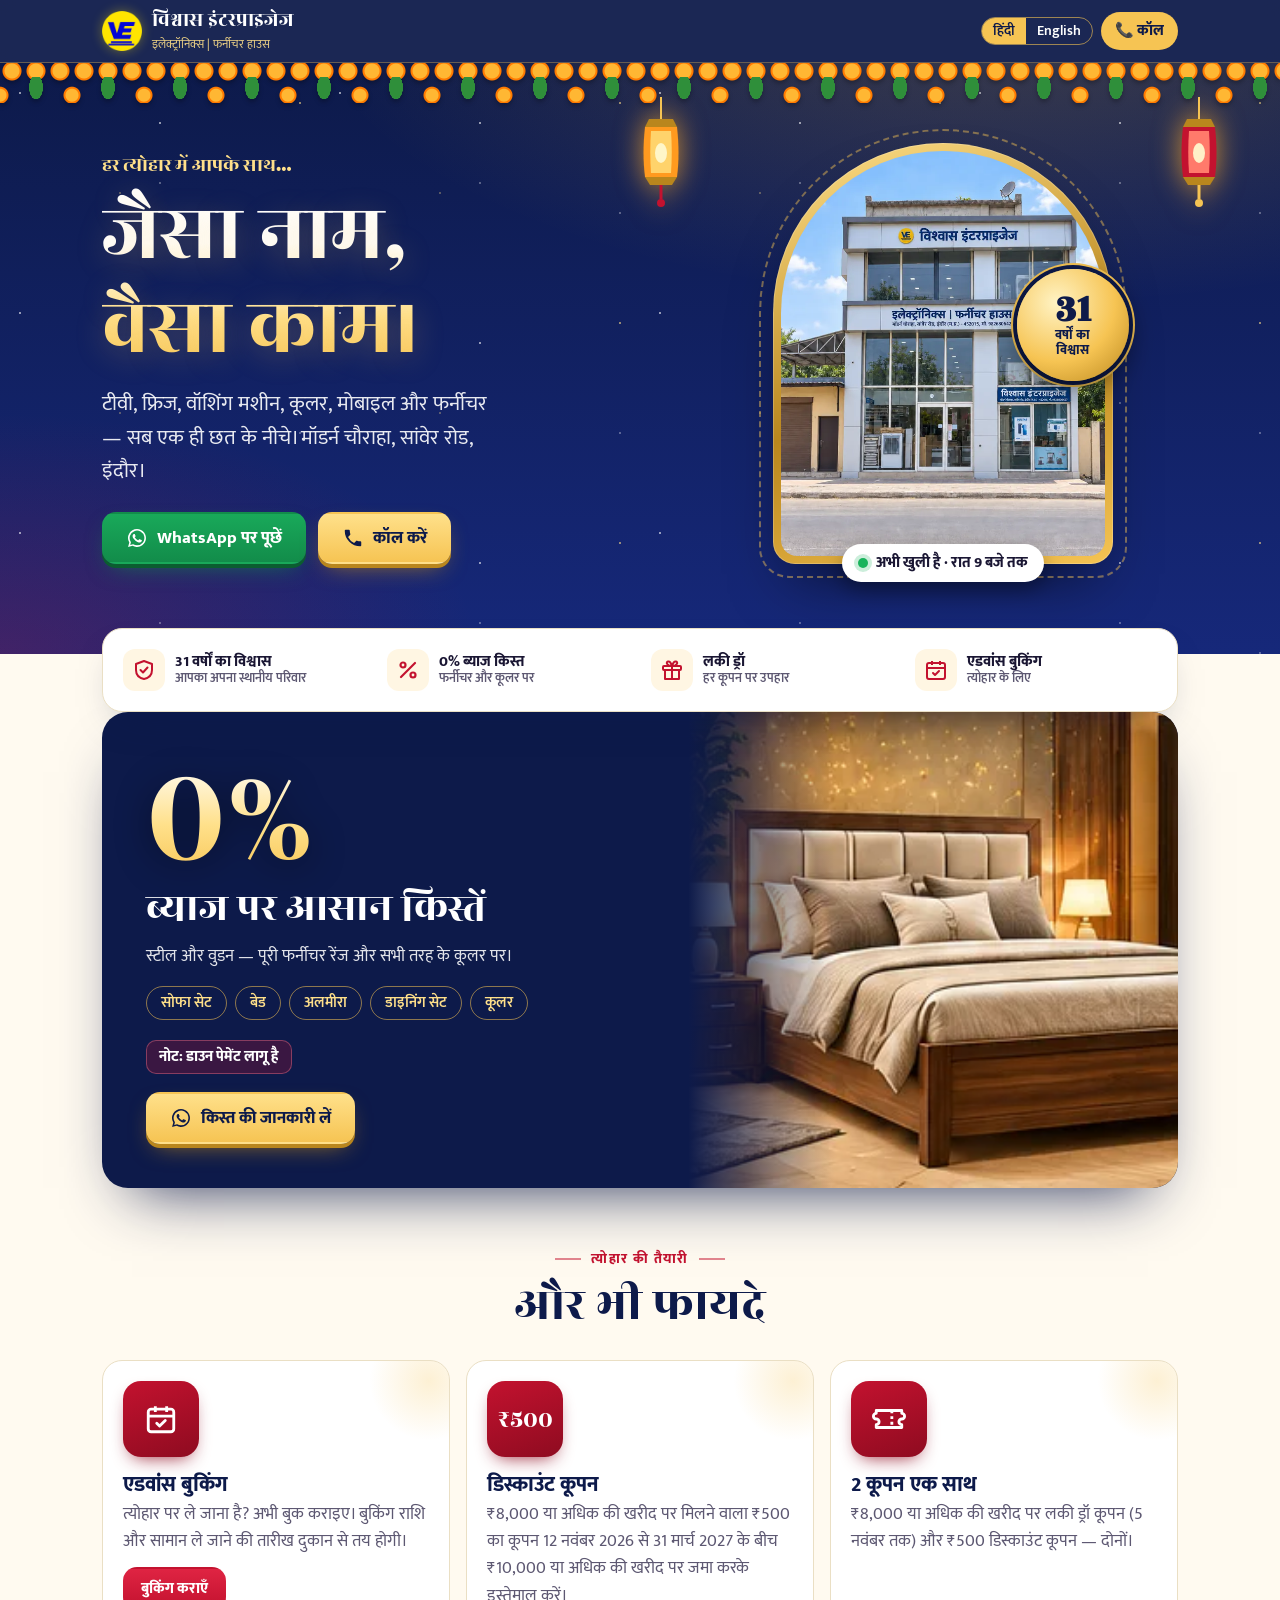
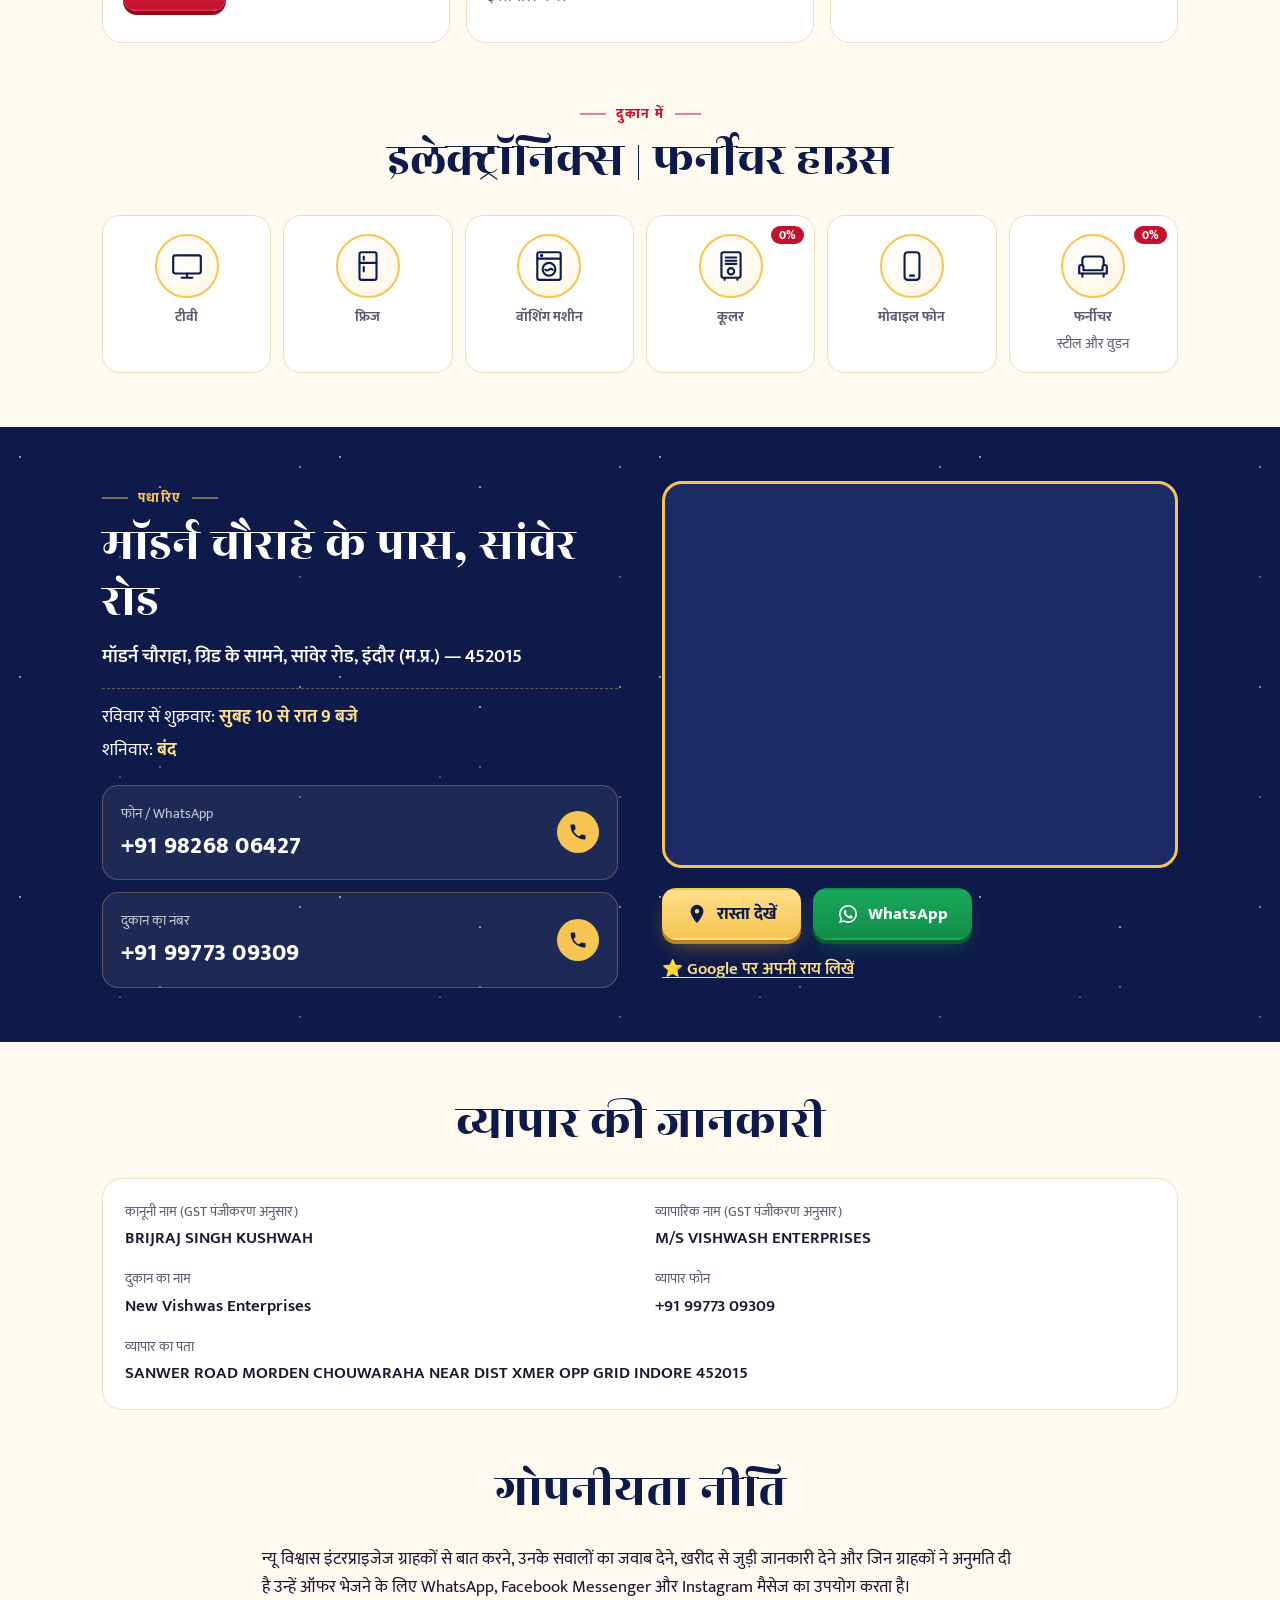
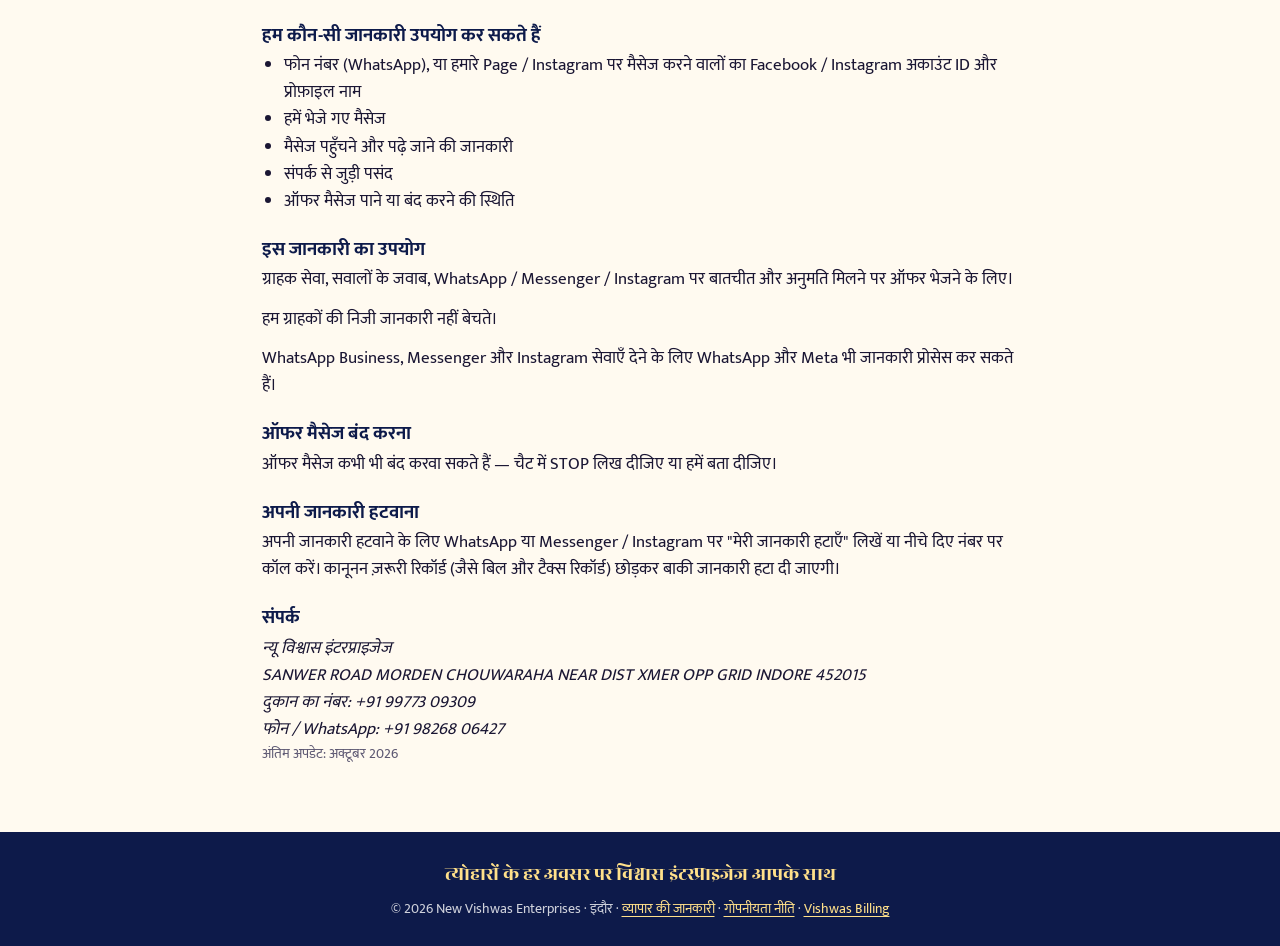
==== commit 3bf34f62: "Describe Vishwas Billing and its Gmail data use" ====
--- a/index.html
+++ b/index.html
@@ -654,7 +654,8 @@
       <div class="motto"><span lang="hi">त्योहारों के हर अवसर पर विश्वास इंटरप्राइजेज आपके साथ</span><span lang="en">Vishwas Enterprises — with you on every festive occasion</span></div>
       <div>&copy; 2026 New Vishwas Enterprises &middot; <span lang="hi">इंदौर</span><span lang="en">Indore</span> &middot;
         <a href="#details"><span lang="hi">व्यापार की जानकारी</span><span lang="en">Business details</span></a> &middot;
-        <a href="#privacy"><span lang="hi">गोपनीयता नीति</span><span lang="en">Privacy policy</span></a></div>
+        <a href="#privacy"><span lang="hi">गोपनीयता नीति</span><span lang="en">Privacy policy</span></a> &middot;
+        <a href="billing/">Vishwas Billing</a></div>
     </div>
   </footer>
 
